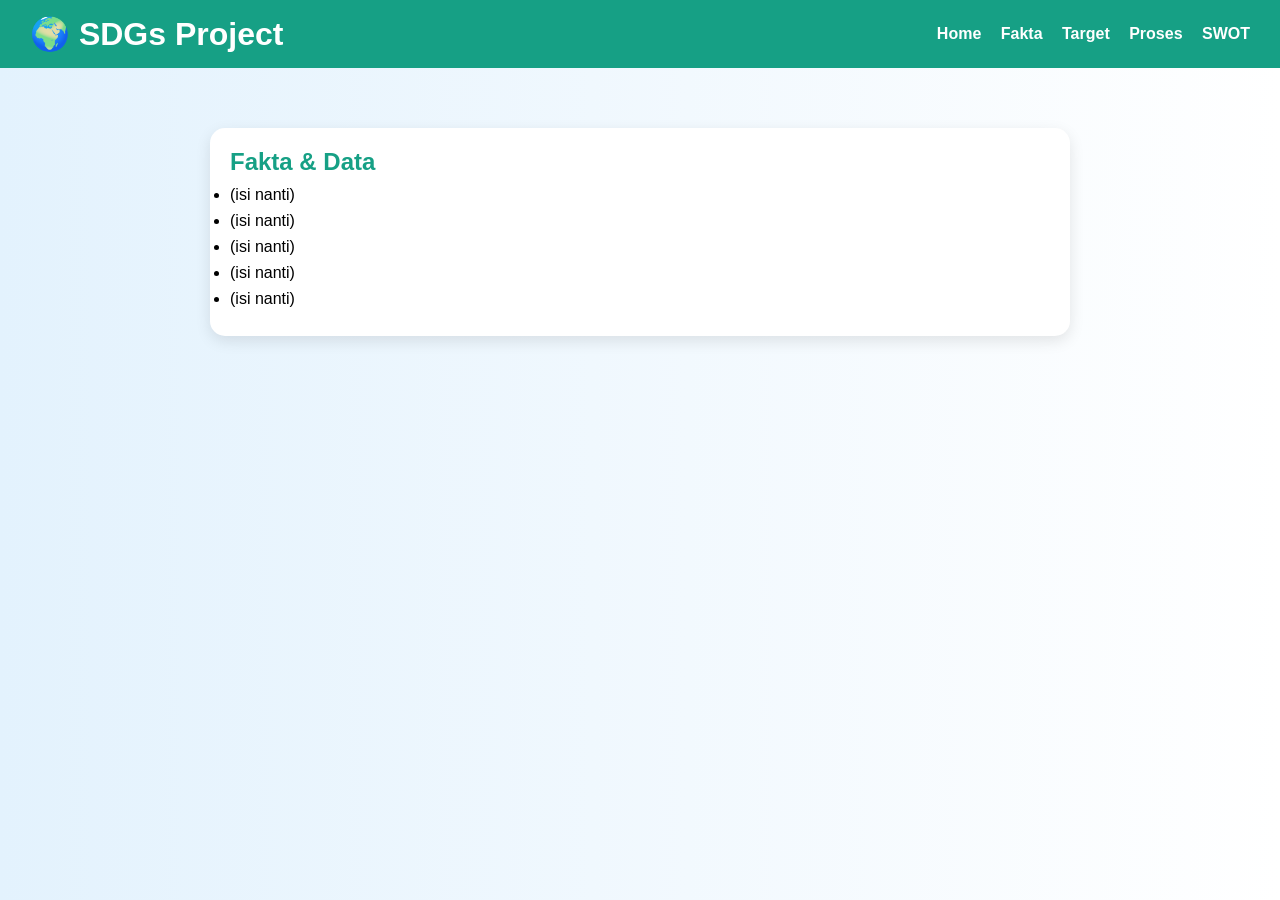
==== fakta.html @ 4f9c5aba "update + nambah" ====
<!DOCTYPE html>
<html>
<head>
    <title>Fakta</title>
    <link rel="stylesheet" href="style.css">
</head>
<body>

<div class="navbar">
    <h1>🌍 SDGs Project</h1>
    <div class="nav-links">
        <a href="index.html">Home</a>
        <a href="fakta.html">Fakta</a>
        <a href="target.html">Target</a>
        <a href="proses.html">Proses</a>
        <a href="swot.html">SWOT</a>
    </div>
</div>

<div class="container">
    <section>
        <h2>Fakta & Data</h2>
        <ul>
            <li>(isi nanti)</li>
            <li>(isi nanti)</li>
            <li>(isi nanti)</li>
            <li>(isi nanti)</li>
            <li>(isi nanti)</li>
        </ul>
    </section>
</div>

</body>
</html>
---- style.css ----
* {
    margin: 0;
    padding: 0;
    box-sizing: border-box;
}

body {
    font-family: 'Segoe UI', sans-serif;
    background: linear-gradient(to right, #e3f2fd, #ffffff);
}

/* NAVBAR */
.navbar {
    background: #16a085;
    padding: 15px 30px;
    display: flex;
    justify-content: space-between;
    align-items: center;
}

.navbar h1 {
    color: white;
}

.nav-links a {
    color: white;
    margin-left: 15px;
    text-decoration: none;
    font-weight: bold;
    transition: 0.3s;
}

.nav-links a:hover {
    color: #d1f2eb;
}

/* CONTAINER */
.container {
    max-width: 900px;
    margin: 40px auto;
    padding: 20px;
    animation: fadeIn 0.6s ease-in;
}

/* SECTION */
section {
    background: white;
    margin-bottom: 20px;
    padding: 20px;
    border-radius: 15px;
    box-shadow: 0px 5px 15px rgba(0,0,0,0.1);
    transition: 0.3s;
}

section:hover {
    transform: translateY(-5px);
}

/* TEXT */
h2 {
    color: #16a085;
    margin-bottom: 10px;
}

h3 {
    color: #34495e;
}

/* CARD */
.card {
    background: #f9f9f9;
    padding: 15px;
    margin-top: 10px;
    border-left: 5px solid #16a085;
    border-radius: 10px;
}

/* LIST */
ul li {
    margin-bottom: 8px;
}

/* TABLE */
table {
    width: 100%;
    border-collapse: collapse;
}

th {
    background: #16a085;
    color: white;
}

th, td {
    padding: 10px;
    border: 1px solid #ddd;
}

/* BUTTON */
.btn {
    display: inline-block;
    margin-top: 15px;
    padding: 12px 18px;
    background: #16a085;
    color: white;
    border-radius: 10px;
    text-decoration: none;
    transition: 0.3s;
}

.btn:hover {
    background: #13856b;
}

/* ANIMATION */
@keyframes fadeIn {
    from {opacity: 0; transform: translateY(10px);}
    to {opacity: 1; transform: translateY(0);}
}
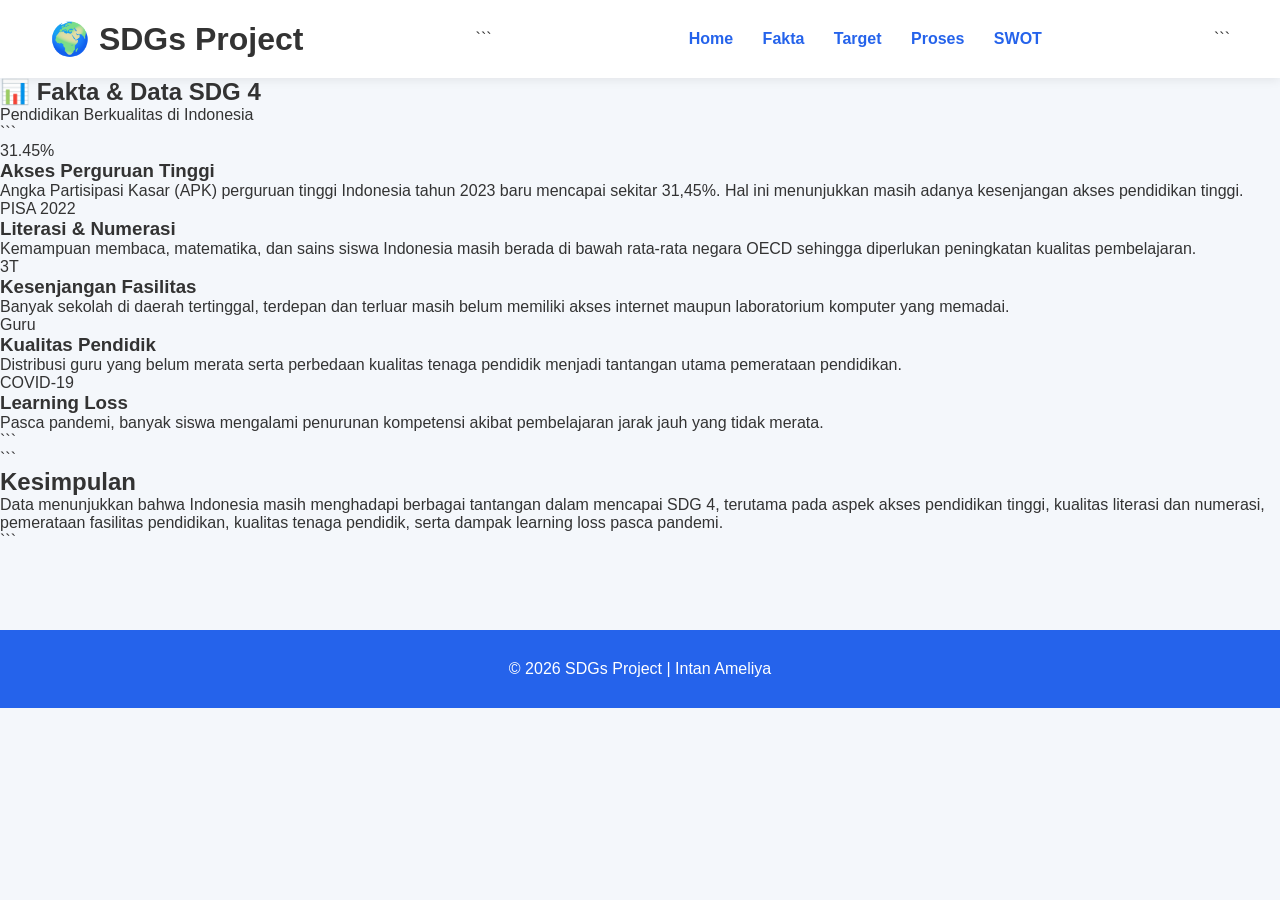
==== commit b7cd5d28: "update yaa" ====
--- a/fakta.html
+++ b/fakta.html
@@ -1,34 +1,113 @@
 <!DOCTYPE html>
-<html>
+
+<html lang="id">
 <head>
-    <title>Fakta</title>
+    <meta charset="UTF-8">
+    <meta name="viewport" content="width=device-width, initial-scale=1.0">
+    <title>Fakta & Data SDG 4</title>
     <link rel="stylesheet" href="style.css">
 </head>
 <body>
 
-<div class="navbar">
-    <h1>🌍 SDGs Project</h1>
-    <div class="nav-links">
-        <a href="index.html">Home</a>
-        <a href="fakta.html">Fakta</a>
-        <a href="target.html">Target</a>
-        <a href="proses.html">Proses</a>
-        <a href="swot.html">SWOT</a>
-    </div>
+<header>
+    <div class="logo">🌍 SDGs Project</div>
+
+```
+<nav>
+    <a href="index.html">Home</a>
+    <a href="fakta.html">Fakta</a>
+    <a href="target.html">Target</a>
+    <a href="proses.html">Proses</a>
+    <a href="swot.html">SWOT</a>
+</nav>
+```
+
+</header>
+
+<section class="hero-small">
+    <h1>📊 Fakta & Data SDG 4</h1>
+    <p>Pendidikan Berkualitas di Indonesia</p>
+</section>
+
+<section class="fact-container">
+
+```
+<div class="fact-card">
+    <span class="fact-number">31.45%</span>
+    <h3>Akses Perguruan Tinggi</h3>
+    <p>
+        Angka Partisipasi Kasar (APK) perguruan tinggi Indonesia
+        tahun 2023 baru mencapai sekitar 31,45%.
+        Hal ini menunjukkan masih adanya kesenjangan
+        akses pendidikan tinggi.
+    </p>
 </div>
 
-<div class="container">
-    <section>
-        <h2>Fakta & Data</h2>
-        <ul>
-            <li>(isi nanti)</li>
-            <li>(isi nanti)</li>
-            <li>(isi nanti)</li>
-            <li>(isi nanti)</li>
-            <li>(isi nanti)</li>
-        </ul>
-    </section>
+<div class="fact-card">
+    <span class="fact-number">PISA 2022</span>
+    <h3>Literasi & Numerasi</h3>
+    <p>
+        Kemampuan membaca, matematika, dan sains siswa Indonesia
+        masih berada di bawah rata-rata negara OECD sehingga
+        diperlukan peningkatan kualitas pembelajaran.
+    </p>
 </div>
 
+<div class="fact-card">
+    <span class="fact-number">3T</span>
+    <h3>Kesenjangan Fasilitas</h3>
+    <p>
+        Banyak sekolah di daerah tertinggal,
+        terdepan dan terluar masih belum memiliki
+        akses internet maupun laboratorium komputer
+        yang memadai.
+    </p>
+</div>
+
+<div class="fact-card">
+    <span class="fact-number">Guru</span>
+    <h3>Kualitas Pendidik</h3>
+    <p>
+        Distribusi guru yang belum merata serta
+        perbedaan kualitas tenaga pendidik menjadi
+        tantangan utama pemerataan pendidikan.
+    </p>
+</div>
+
+<div class="fact-card">
+    <span class="fact-number">COVID-19</span>
+    <h3>Learning Loss</h3>
+    <p>
+        Pasca pandemi, banyak siswa mengalami
+        penurunan kompetensi akibat pembelajaran
+        jarak jauh yang tidak merata.
+    </p>
+</div>
+```
+
+</section>
+
+<section class="summary">
+
+```
+<h2>Kesimpulan</h2>
+
+<p>
+    Data menunjukkan bahwa Indonesia masih menghadapi
+    berbagai tantangan dalam mencapai SDG 4,
+    terutama pada aspek akses pendidikan tinggi,
+    kualitas literasi dan numerasi,
+    pemerataan fasilitas pendidikan,
+    kualitas tenaga pendidik,
+    serta dampak learning loss pasca pandemi.
+</p>
+```
+
+</section>
+
+<footer>
+    <p>© 2026 SDGs Project | Intan Ameliya</p>
+</footer>
+
 </body>
-</html>+</html>
--- a/style.css
+++ b/style.css
@@ -1,119 +1,520 @@
-* {
-    margin: 0;
-    padding: 0;
-    box-sizing: border-box;
-}
-
-body {
-    font-family: 'Segoe UI', sans-serif;
-    background: linear-gradient(to right, #e3f2fd, #ffffff);
-}
-
-/* NAVBAR */
-.navbar {
-    background: #16a085;
-    padding: 15px 30px;
-    display: flex;
-    justify-content: space-between;
-    align-items: center;
-}
-
-.navbar h1 {
-    color: white;
-}
-
-.nav-links a {
-    color: white;
-    margin-left: 15px;
-    text-decoration: none;
-    font-weight: bold;
-    transition: 0.3s;
-}
-
-.nav-links a:hover {
-    color: #d1f2eb;
-}
-
+*{
+margin:0;
+padding:0;
+box-sizing:border-box;
+font-family:'Segoe UI',sans-serif;
+}
+
+body{
+background:#f4f7fb;
+color:#333;
+}
+
+header{
+display:flex;
+justify-content:space-between;
+align-items:center;
+padding:20px 50px;
+background:white;
+box-shadow:0 2px 10px rgba(0,0,0,.08);
+position:sticky;
+top:0;
+z-index:999;
+}
+
+.logo{
+font-size:32px;
+font-weight:bold;
+}
+
+nav a{
+text-decoration:none;
+margin-left:25px;
+color:#2563eb;
+font-weight:600;
+}
+
+nav a:hover
+
+.hero{
+min-height:80vh;
+display:flex;
+justify-content:center;
+align-items:center;
+text-align:center;
+background:linear-gradient(
+135deg,
+#2563eb,
+#06b6d4
+);
+color:white;
+padding:40px;
+}
+
+.hero h1{
+font-size:60px;
+margin-bottom:20px;
+}
+
+.hero p{
+max-width:700px;
+margin:auto;
+line-height:1.8;
+font-size:20px;
+}
+
+.btn{
+display:inline-block;
+margin-top:30px;
+padding:15px 30px;
+background:white;
+color:#2563eb;
+border-radius:40px;
+text-decoration:none;
+font-weight:bold;
+}
+
+.btn:hover{
+transform:translateY(-3px);
+}
+
+.section{
+max-width:1100px;
+margin:60px auto;
+background:white;
+padding:30px;
+border-radius:20px;
+box-shadow:0 5px 20px rgba(0,0,0,.08);
+}
+
+.section h2{
+margin-bottom:20px;
+color:#2563eb;
+}
+
+.stats{
+max-width:1100px;
+margin:50px auto;
+display:grid;
+grid-template-columns:repeat(3,1fr);
+gap:20px;
+}
+
+.card{
+background:white;
+border-radius:20px;
+padding:30px;
+text-align:center;
+box-shadow:0 5px 20px rgba(0,0,0,.08);
+transition:.3s;
+}
+
+.card:hover{
+transform:translateY(-10px);
+}
+
+.card h3{
+font-size:40px;
+color:#2563eb;
+}
+
+footer{
+margin-top:80px;
+padding:30px;
+text-align:center;
+background:#2563eb;
+color:white;
+}
+
+table{
+width:100%;
+border-collapse:collapse;
+}
+
+table th{
+background:#2563eb;
+color:white;
+padding:15px;
+}
+
+table td{
+padding:15px;
+border:1px solid #ddd;
+}
+
+img{
+max-width:100%;
+}
+
+@media(max-width:768px){
+
+.stats{
+grid-template-columns:1fr;
+}
+
+.hero h1{
+font-size:40px;
+}
+
+header{
+flex-direction:column;
+gap:15px;
+}
+
+.hero-small{
+background:linear-gradient(135deg,#2563eb,#06b6d4);
+color:white;
+text-align:center;
+padding:80px 20px;
+}
+
+.hero-small h1{
+font-size:48px;
+margin-bottom:10px;
+}
+
+.fact-container{
+max-width:1200px;
+margin:60px auto;
+display:grid;
+grid-template-columns:repeat(auto-fit,minmax(320px,1fr));
+gap:25px;
+}
+
+.fact-card{
+background:white;
+border-radius:25px;
+padding:30px;
+box-shadow:0 10px 25px rgba(0,0,0,.08);
+transition:.3s;
+border-top:6px solid #2563eb;
+}
+
+.fact-card:hover{
+transform:translateY(-10px);
+}
+
+.fact-number{
+display:inline-block;
+background:#dbeafe;
+color:#2563eb;
+padding:10px 18px;
+border-radius:50px;
+font-weight:bold;
+margin-bottom:15px;
+}
+
+.fact-card h3{
+color:#2563eb;
+margin-bottom:15px;
+}
+
+.fact-card p{
+line-height:1.8;
+}
+
+.summary{
+max-width:1000px;
+margin:50px auto;
+background:white;
+padding:40px;
+border-radius:25px;
+box-shadow:0 5px 20px rgba(0,0,0,.08);
+}
+
+.summary h2{
+color:#2563eb;
+margin-bottom:20px;
+}
+
+.target-section{
+max-width:1200px;
+margin:50px auto;
+background:white;
+padding:35px;
+border-radius:25px;
+box-shadow:0 5px 20px rgba(0,0,0,.08);
+}
+
+.target-header{
+display:flex;
+gap:25px;
+align-items:center;
+margin-bottom:30px;
+}
+
+.target-icon{
+width:80px;
+height:80px;
+border-radius:20px;
+background:#2563eb;
+color:white;
+display:flex;
+justify-content:center;
+align-items:center;
+font-size:40px;
+}
+
+.swot-grid{
+display:grid;
+grid-template-columns:repeat(2,1fr);
+gap:20px;
+}
+
+.swot-card{
+padding:25px;
+border-radius:20px;
+transition:.3s;
+}
+
+.swot-card:hover{
+transform:translateY(-8px);
+}
+
+.strength{
+background:#dcfce7;
+}
+
+.weakness{
+background:#fef3c7;
+}
+
+.opportunity{
+background:#dbeafe;
+}
+
+.threat{
+background:#fee2e2;
+}
+
+.swot-card h3{
+margin-bottom:15px;
+}
+
+@media(max-width:768px){
+
+.swot-grid{
+grid-template-columns:1fr;
+}
+
+.target-header{
+flex-direction:column;
+text-align:center;
+}
+
+}
+
+/* ========================= */
+/* HERO SMALL */
+/* ========================= */
+
+.hero-small{
+background: linear-gradient(135deg,#2563eb,#06b6d4);
+color:white;
+text-align:center;
+padding:80px 20px;
+}
+
+.hero-small h1{
+font-size:48px;
+margin-bottom:10px;
+}
+
+.hero-small p{
+font-size:18px;
+}
+
+/* ========================= */
 /* CONTAINER */
-.container {
-    max-width: 900px;
-    margin: 40px auto;
-    padding: 20px;
-    animation: fadeIn 0.6s ease-in;
-}
-
-/* SECTION */
-section {
-    background: white;
-    margin-bottom: 20px;
-    padding: 20px;
-    border-radius: 15px;
-    box-shadow: 0px 5px 15px rgba(0,0,0,0.1);
-    transition: 0.3s;
-}
-
-section:hover {
-    transform: translateY(-5px);
-}
-
-/* TEXT */
-h2 {
-    color: #16a085;
-    margin-bottom: 10px;
-}
-
-h3 {
-    color: #34495e;
-}
-
+/* ========================= */
+
+.container{
+max-width:1200px;
+margin:40px auto;
+padding:20px;
+}
+
+/* ========================= */
 /* CARD */
-.card {
-    background: #f9f9f9;
-    padding: 15px;
-    margin-top: 10px;
-    border-left: 5px solid #16a085;
-    border-radius: 10px;
-}
-
-/* LIST */
-ul li {
-    margin-bottom: 8px;
-}
-
-/* TABLE */
-table {
-    width: 100%;
-    border-collapse: collapse;
-}
-
-th {
-    background: #16a085;
-    color: white;
-}
-
-th, td {
-    padding: 10px;
-    border: 1px solid #ddd;
-}
-
-/* BUTTON */
-.btn {
-    display: inline-block;
-    margin-top: 15px;
-    padding: 12px 18px;
-    background: #16a085;
-    color: white;
-    border-radius: 10px;
-    text-decoration: none;
-    transition: 0.3s;
-}
-
-.btn:hover {
-    background: #13856b;
-}
-
-/* ANIMATION */
-@keyframes fadeIn {
-    from {opacity: 0; transform: translateY(10px);}
-    to {opacity: 1; transform: translateY(0);}
-}+/* ========================= */
+
+.card{
+background:white;
+padding:30px;
+border-radius:20px;
+margin-bottom:30px;
+box-shadow:0 5px 20px rgba(0,0,0,.08);
+transition:.3s;
+}
+
+.card:hover{
+transform:translateY(-5px);
+}
+
+.card h2{
+color:#2563eb;
+margin-bottom:20px;
+}
+
+.card p{
+line-height:1.8;
+}
+
+.card ul{
+margin-top:15px;
+padding-left:20px;
+}
+
+.card li{
+margin-bottom:10px;
+}
+
+/* ========================= */
+/* IMAGE */
+/* ========================= */
+
+.card img{
+width:100%;
+border-radius:15px;
+margin-top:20px;
+box-shadow:0 5px 15px rgba(0,0,0,.1);
+}
+
+/* ========================= */
+/* SURVEY GRID */
+/* ========================= */
+
+.image-grid{
+display:grid;
+grid-template-columns:repeat(auto-fit,minmax(250px,1fr));
+gap:20px;
+margin-top:20px;
+}
+
+.image-grid img{
+width:100%;
+border-radius:15px;
+transition:.3s;
+}
+
+.image-grid img:hover{
+transform:scale(1.03);
+}
+
+/* ========================= */
+/* STARBURST */
+/* ========================= */
+
+.star-grid{
+display:grid;
+grid-template-columns:repeat(auto-fit,minmax(220px,1fr));
+gap:20px;
+margin-top:20px;
+}
+
+.star-item{
+background:#eef4ff;
+padding:20px;
+border-radius:15px;
+text-align:center;
+}
+
+.star-item h3{
+color:#2563eb;
+margin-bottom:10px;
+}
+
+/* ========================= */
+/* LEAN CANVAS */
+/* ========================= */
+
+.canvas-grid{
+display:grid;
+grid-template-columns:repeat(auto-fit,minmax(250px,1fr));
+gap:20px;
+margin-top:20px;
+}
+
+.canvas-box{
+background:#f8fafc;
+padding:20px;
+border-radius:15px;
+border-left:5px solid #2563eb;
+}
+
+.canvas-box h3{
+color:#2563eb;
+margin-bottom:10px;
+}
+
+/* ========================= */
+/* RESPONSIVE */
+/* ========================= */
+
+@media(max-width:768px){
+
+.hero-small h1{
+font-size:32px;
+}
+
+.container{
+padding:10px;
+}
+
+.card{
+padding:20px;
+}
+
+}
+
+/* ========================= */
+/* SWOT */
+/* ========================= */
+
+.swot-grid{
+display:grid;
+grid-template-columns:repeat(2,1fr);
+gap:20px;
+margin-top:25px;
+}
+
+.swot{
+padding:25px;
+border-radius:20px;
+transition:.3s;
+}
+
+.swot:hover{
+transform:translateY(-5px);
+}
+
+.swot h3{
+margin-bottom:15px;
+}
+
+.strength{
+background:#dcfce7;
+}
+
+.weakness{
+background:#fef3c7;
+}
+
+.opportunity{
+background:#dbeafe;
+}
+
+.threat{
+background:#fee2e2;
+}
+
+@media(max-width:768px){
+
+.swot-grid{
+grid-template-columns:1fr;
+}
+
+}
+
+
+}
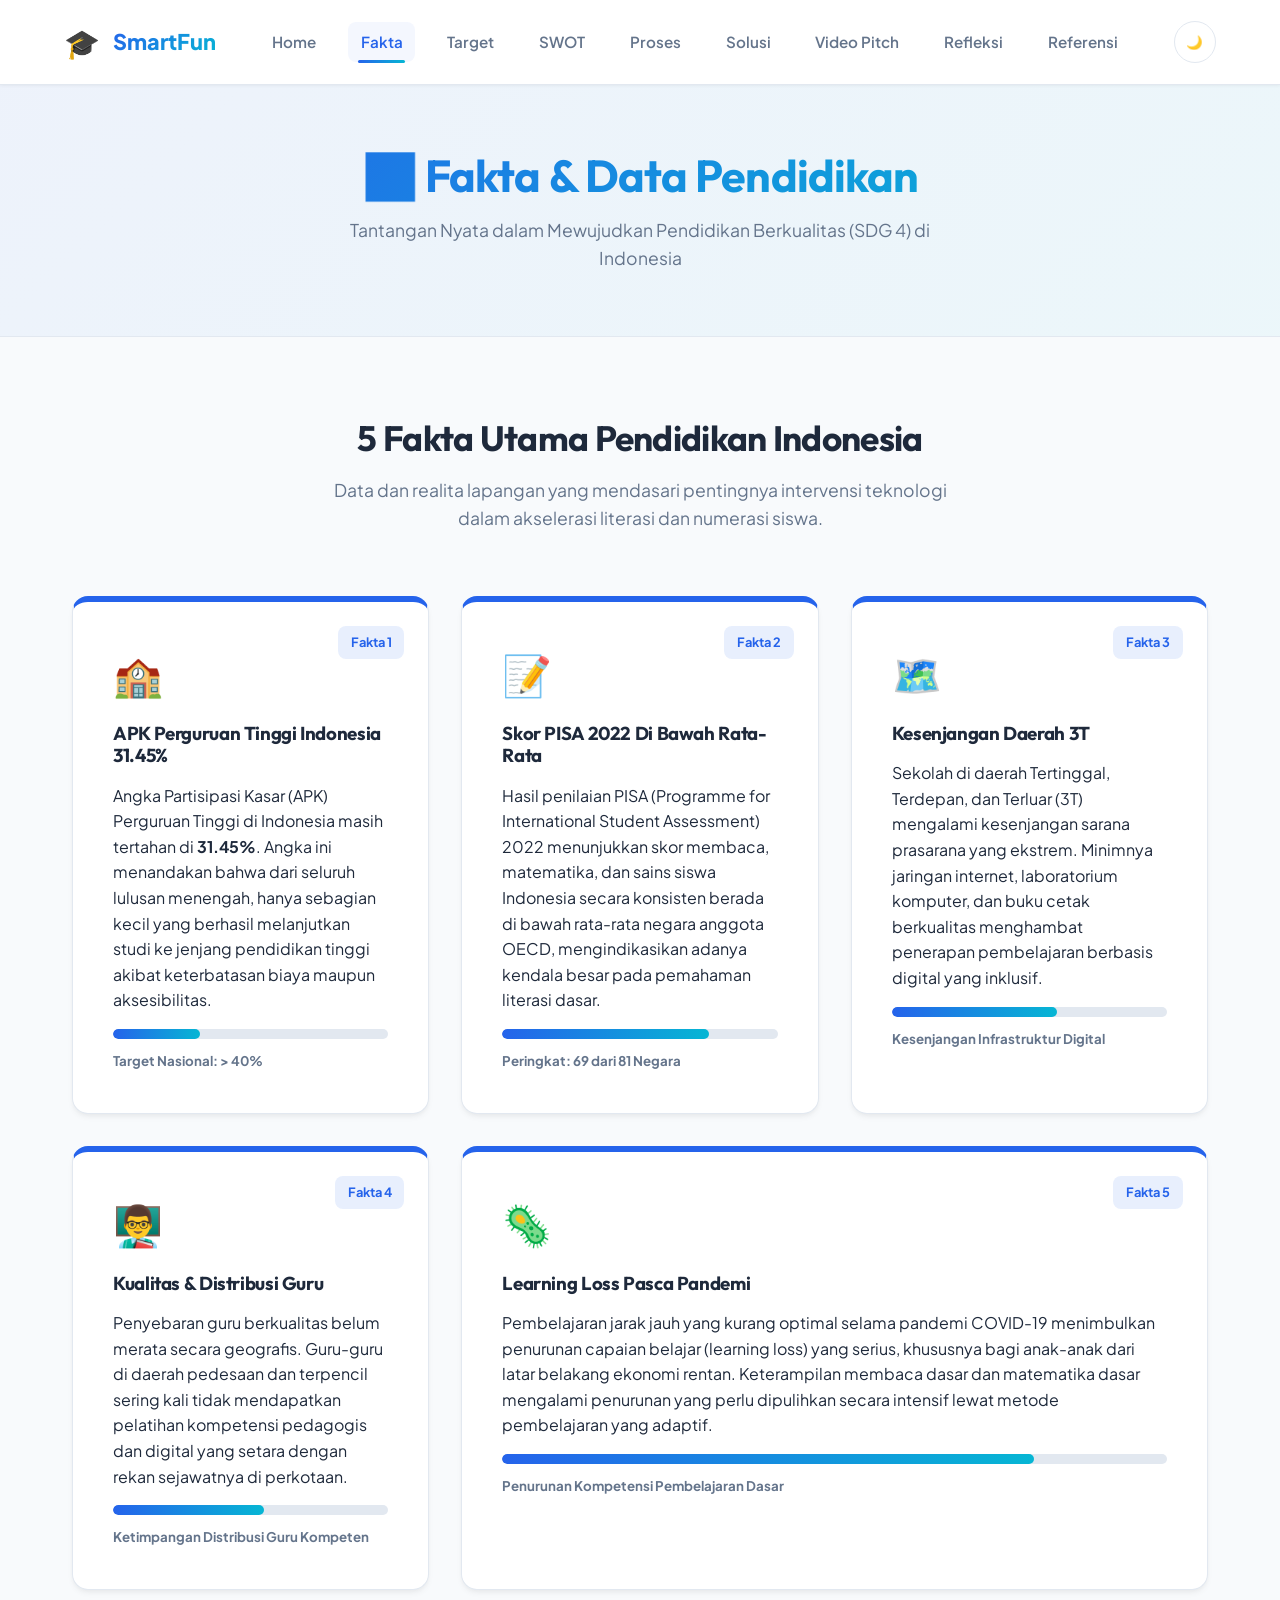
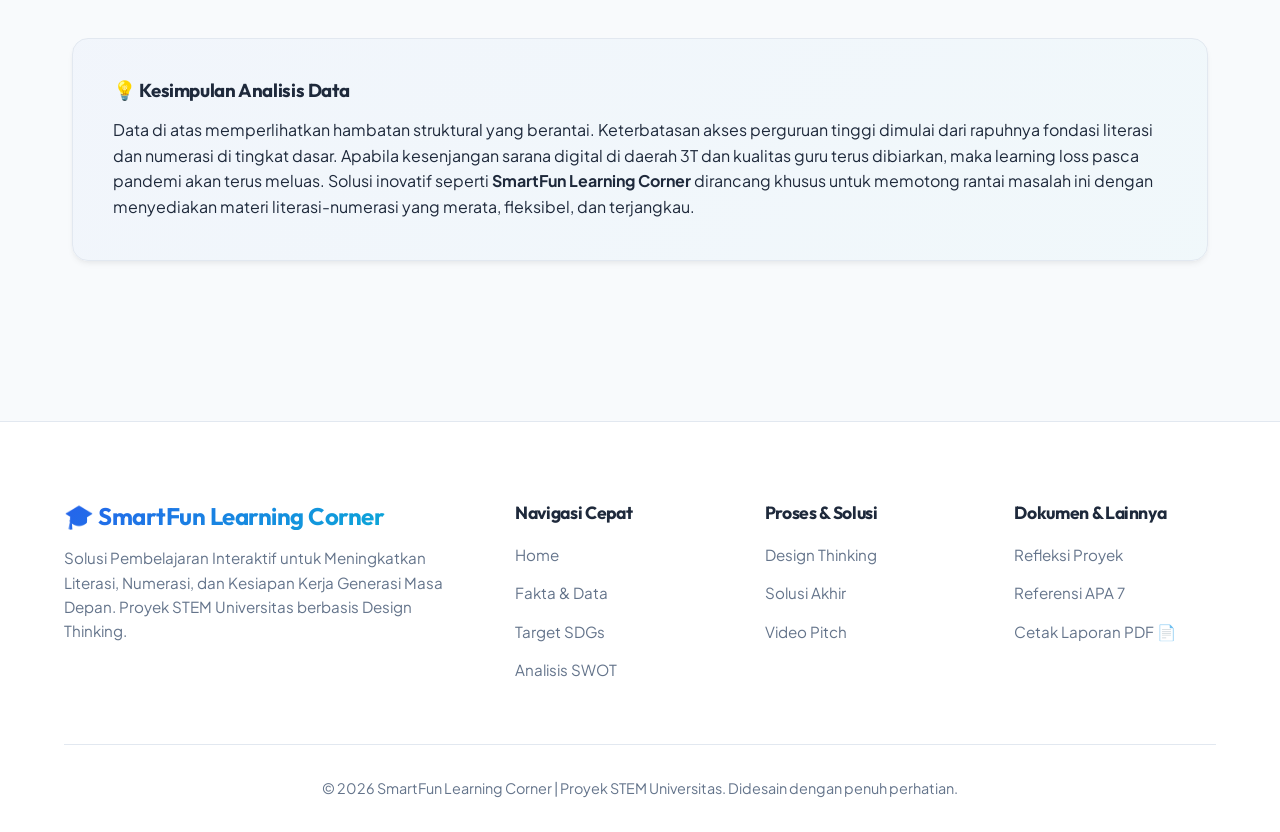
==== commit d48794d8: "new" ====
--- a/fakta.html
+++ b/fakta.html
@@ -1,113 +1,189 @@
 <!DOCTYPE html>
+<html lang="id">
 
-<html lang="id">
 <head>
     <meta charset="UTF-8">
     <meta name="viewport" content="width=device-width, initial-scale=1.0">
-    <title>Fakta & Data SDG 4</title>
+    <title>Fakta & Data - SmartFun Learning Corner</title>
     <link rel="stylesheet" href="style.css">
+    <meta name="description" content="5 Fakta utama mengenai kondisi dan tantangan pendidikan (SDG 4) di Indonesia.">
 </head>
+
 <body>
 
-<header>
-    <div class="logo">🌍 SDGs Project</div>
+    <!-- NAVBAR -->
+    <header class="navbar">
+        <div class="logo-container">
+            <span class="logo-icon">🎓</span>
+            <span class="logo-text">SmartFun</span>
+        </div>
+        <button class="hamburger" id="hamburger" aria-label="Menu Navigasi">
+            <span></span>
+            <span></span>
+            <span></span>
+        </button>
+        <nav class="nav-links" id="nav-links">
+            <a href="index.html" class="nav-link">Home</a>
+            <a href="fakta.html" class="nav-link active">Fakta</a>
+            <a href="target.html" class="nav-link">Target</a>
+            <a href="swot.html" class="nav-link">SWOT</a>
+            <a href="proses.html" class="nav-link">Proses</a>
+            <a href="solusi.html" class="nav-link">Solusi</a>
+            <a href="pitch.html" class="nav-link">Video Pitch</a>
+            <a href="refleksi.html" class="nav-link">Refleksi</a>
+            <a href="referensi.html" class="nav-link">Referensi</a>
+        </nav>
+        <div class="nav-actions">
+            <button class="btn-toggle-theme" id="theme-toggle" aria-label="Toggle Mode Gelap/Terang">🌙</button>
+        </div>
+    </header>
 
-```
-<nav>
-    <a href="index.html">Home</a>
-    <a href="fakta.html">Fakta</a>
-    <a href="target.html">Target</a>
-    <a href="proses.html">Proses</a>
-    <a href="swot.html">SWOT</a>
-</nav>
-```
+    <!-- HERO SMALL -->
+    <section class="hero-small">
+        <h1>📊 Fakta & Data Pendidikan</h1>
+        <p>Tantangan Nyata dalam Mewujudkan Pendidikan Berkualitas (SDG 4) di Indonesia</p>
+    </section>
 
-</header>
+    <!-- FACTS CONTAINER -->
+    <section class="container reveal">
+        <div class="section-header">
+            <h2 class="section-title">5 Fakta Utama Pendidikan Indonesia</h2>
+            <p class="section-subtitle">Data dan realita lapangan yang mendasari pentingnya intervensi teknologi dalam
+                akselerasi literasi dan numerasi siswa.</p>
+        </div>
 
-<section class="hero-small">
-    <h1>📊 Fakta & Data SDG 4</h1>
-    <p>Pendidikan Berkualitas di Indonesia</p>
-</section>
+        <div class="grid-3">
+            <!-- FAKTA 1 -->
+            <div class="card fact-card">
+                <span class="fact-badge">Fakta 1</span>
+                <div style="font-size: 2.5rem; margin-bottom: 1rem;">🏫</div>
+                <h3>APK Perguruan Tinggi Indonesia 31.45%</h3>
+                <p>Angka Partisipasi Kasar (APK) Perguruan Tinggi di Indonesia masih tertahan di
+                    <strong>31.45%</strong>. Angka ini menandakan bahwa dari seluruh lulusan menengah, hanya sebagian
+                    kecil yang berhasil melanjutkan studi ke jenjang pendidikan tinggi akibat keterbatasan biaya maupun
+                    aksesibilitas.
+                </p>
+                <div class="progress-bar-container">
+                    <!-- The style width will be handled via JS/CSS. We can set style="width: 31.45%" directly for static fallback, but let's make it look beautiful -->
+                    <div class="progress-bar-fill" style="width: 31.45%"></div>
+                </div>
+                <small style="color: var(--text-muted); font-weight: 700;">Target Nasional: > 40%</small>
+            </div>
 
-<section class="fact-container">
+            <!-- FAKTA 2 -->
+            <div class="card fact-card">
+                <span class="fact-badge">Fakta 2</span>
+                <div style="font-size: 2.5rem; margin-bottom: 1rem;">📝</div>
+                <h3>Skor PISA 2022 Di Bawah Rata-Rata</h3>
+                <p>Hasil penilaian PISA (Programme for International Student Assessment) 2022 menunjukkan skor membaca,
+                    matematika, dan sains siswa Indonesia secara konsisten berada di bawah rata-rata negara anggota
+                    OECD, mengindikasikan adanya kendala besar pada pemahaman literasi dasar.</p>
+                <div class="progress-bar-container">
+                    <div class="progress-bar-fill" style="width: 75%"></div>
+                </div>
+                <small style="color: var(--text-muted); font-weight: 700;">Peringkat: 69 dari 81 Negara</small>
+            </div>
 
-```
-<div class="fact-card">
-    <span class="fact-number">31.45%</span>
-    <h3>Akses Perguruan Tinggi</h3>
-    <p>
-        Angka Partisipasi Kasar (APK) perguruan tinggi Indonesia
-        tahun 2023 baru mencapai sekitar 31,45%.
-        Hal ini menunjukkan masih adanya kesenjangan
-        akses pendidikan tinggi.
-    </p>
-</div>
+            <!-- FAKTA 3 -->
+            <div class="card fact-card">
+                <span class="fact-badge">Fakta 3</span>
+                <div style="font-size: 2.5rem; margin-bottom: 1rem;">🗺️</div>
+                <h3>Kesenjangan Daerah 3T</h3>
+                <p>Sekolah di daerah Tertinggal, Terdepan, dan Terluar (3T) mengalami kesenjangan sarana prasarana yang
+                    ekstrem. Minimnya jaringan internet, laboratorium komputer, dan buku cetak berkualitas menghambat
+                    penerapan pembelajaran berbasis digital yang inklusif.</p>
+                <div class="progress-bar-container">
+                    <div class="progress-bar-fill" style="width: 60%"></div>
+                </div>
+                <small style="color: var(--text-muted); font-weight: 700;">Kesenjangan Infrastruktur Digital</small>
+            </div>
 
-<div class="fact-card">
-    <span class="fact-number">PISA 2022</span>
-    <h3>Literasi & Numerasi</h3>
-    <p>
-        Kemampuan membaca, matematika, dan sains siswa Indonesia
-        masih berada di bawah rata-rata negara OECD sehingga
-        diperlukan peningkatan kualitas pembelajaran.
-    </p>
-</div>
+            <!-- FAKTA 4 -->
+            <div class="card fact-card">
+                <span class="fact-badge">Fakta 4</span>
+                <div style="font-size: 2.5rem; margin-bottom: 1rem;">👨‍🏫</div>
+                <h3>Kualitas & Distribusi Guru</h3>
+                <p>Penyebaran guru berkualitas belum merata secara geografis. Guru-guru di daerah pedesaan dan terpencil
+                    sering kali tidak mendapatkan pelatihan kompetensi pedagogis dan digital yang setara dengan rekan
+                    sejawatnya di perkotaan.</p>
+                <div class="progress-bar-container">
+                    <div class="progress-bar-fill" style="width: 55%"></div>
+                </div>
+                <small style="color: var(--text-muted); font-weight: 700;">Ketimpangan Distribusi Guru Kompeten</small>
+            </div>
 
-<div class="fact-card">
-    <span class="fact-number">3T</span>
-    <h3>Kesenjangan Fasilitas</h3>
-    <p>
-        Banyak sekolah di daerah tertinggal,
-        terdepan dan terluar masih belum memiliki
-        akses internet maupun laboratorium komputer
-        yang memadai.
-    </p>
-</div>
+            <!-- FAKTA 5 -->
+            <div class="card fact-card" style="grid-column: span 2;">
+                <span class="fact-badge">Fakta 5</span>
+                <div style="font-size: 2.5rem; margin-bottom: 1rem;">🦠</div>
+                <h3>Learning Loss Pasca Pandemi</h3>
+                <p>Pembelajaran jarak jauh yang kurang optimal selama pandemi COVID-19 menimbulkan penurunan capaian
+                    belajar (learning loss) yang serius, khususnya bagi anak-anak dari latar belakang ekonomi rentan.
+                    Keterampilan membaca dasar dan matematika dasar mengalami penurunan yang perlu dipulihkan secara
+                    intensif lewat metode pembelajaran yang adaptif.</p>
+                <div class="progress-bar-container">
+                    <div class="progress-bar-fill" style="width: 80%"></div>
+                </div>
+                <small style="color: var(--text-muted); font-weight: 700;">Penurunan Kompetensi Pembelajaran
+                    Dasar</small>
+            </div>
+        </div>
 
-<div class="fact-card">
-    <span class="fact-number">Guru</span>
-    <h3>Kualitas Pendidik</h3>
-    <p>
-        Distribusi guru yang belum merata serta
-        perbedaan kualitas tenaga pendidik menjadi
-        tantangan utama pemerataan pendidikan.
-    </p>
-</div>
+        <!-- SUMMARY CARD -->
+        <div class="card"
+            style="margin-top: 3rem; background: linear-gradient(135deg, rgba(37, 99, 235, 0.03), rgba(6, 182, 212, 0.03));">
+            <h3 style="display: flex; align-items: center; gap: 0.8rem;">💡 Kesimpulan Analisis Data</h3>
+            <p>Data di atas memperlihatkan hambatan struktural yang berantai. Keterbatasan akses perguruan tinggi
+                dimulai dari rapuhnya fondasi literasi dan numerasi di tingkat dasar. Apabila kesenjangan sarana digital
+                di daerah 3T dan kualitas guru terus dibiarkan, maka learning loss pasca pandemi akan terus meluas.
+                Solusi inovatif seperti <strong>SmartFun Learning Corner</strong> dirancang khusus untuk memotong rantai
+                masalah ini dengan menyediakan materi literasi-numerasi yang merata, fleksibel, dan terjangkau.</p>
+        </div>
+    </section>
 
-<div class="fact-card">
-    <span class="fact-number">COVID-19</span>
-    <h3>Learning Loss</h3>
-    <p>
-        Pasca pandemi, banyak siswa mengalami
-        penurunan kompetensi akibat pembelajaran
-        jarak jauh yang tidak merata.
-    </p>
-</div>
-```
+    <!-- FOOTER -->
+    <footer>
+        <div class="footer-grid">
+            <div class="footer-brand">
+                <h2>🎓 SmartFun Learning Corner</h2>
+                <p>Solusi Pembelajaran Interaktif untuk Meningkatkan Literasi, Numerasi, dan Kesiapan Kerja Generasi
+                    Masa Depan. Proyek STEM Universitas berbasis Design Thinking.</p>
+            </div>
+            <div class="footer-col">
+                <h3>Navigasi Cepat</h3>
+                <ul>
+                    <li><a href="index.html">Home</a></li>
+                    <li><a href="fakta.html">Fakta & Data</a></li>
+                    <li><a href="target.html">Target SDGs</a></li>
+                    <li><a href="swot.html">Analisis SWOT</a></li>
+                </ul>
+            </div>
+            <div class="footer-col">
+                <h3>Proses & Solusi</h3>
+                <ul>
+                    <li><a href="proses.html">Design Thinking</a></li>
+                    <li><a href="solusi.html">Solusi Akhir</a></li>
+                    <li><a href="pitch.html">Video Pitch</a></li>
+                </ul>
+            </div>
+            <div class="footer-col">
+                <h3>Dokumen & Lainnya</h3>
+                <ul>
+                    <li><a href="refleksi.html">Refleksi Proyek</a></li>
+                    <li><a href="referensi.html">Referensi APA 7</a></li>
+                    <li><a href="#" onclick="printReport(); return false;">Cetak Laporan PDF 📄</a></li>
+                </ul>
+            </div>
+        </div>
+        <div class="footer-bottom">
+            <p>&copy; 2026 SmartFun Learning Corner | Proyek STEM Universitas. Didesain dengan penuh perhatian.</p>
+        </div>
+    </footer>
 
-</section>
+    <!-- BACK TO TOP BUTTON -->
+    <button class="back-to-top" id="back-to-top" aria-label="Kembali ke atas">▲</button>
 
-<section class="summary">
+    <script src="main.js"></script>
+</body>
 
-```
-<h2>Kesimpulan</h2>
-
-<p>
-    Data menunjukkan bahwa Indonesia masih menghadapi
-    berbagai tantangan dalam mencapai SDG 4,
-    terutama pada aspek akses pendidikan tinggi,
-    kualitas literasi dan numerasi,
-    pemerataan fasilitas pendidikan,
-    kualitas tenaga pendidik,
-    serta dampak learning loss pasca pandemi.
-</p>
-```
-
-</section>
-
-<footer>
-    <p>© 2026 SDGs Project | Intan Ameliya</p>
-</footer>
-
-</body>
-</html>
+</html>
--- a/style.css
+++ b/style.css
@@ -1,520 +1,1596 @@
-*{
-margin:0;
-padding:0;
-box-sizing:border-box;
-font-family:'Segoe UI',sans-serif;
-}
-
-body{
-background:#f4f7fb;
-color:#333;
-}
-
-header{
-display:flex;
-justify-content:space-between;
-align-items:center;
-padding:20px 50px;
-background:white;
-box-shadow:0 2px 10px rgba(0,0,0,.08);
-position:sticky;
-top:0;
-z-index:999;
-}
-
-.logo{
-font-size:32px;
-font-weight:bold;
-}
-
-nav a{
-text-decoration:none;
-margin-left:25px;
-color:#2563eb;
-font-weight:600;
-}
-
-nav a:hover
-
-.hero{
-min-height:80vh;
-display:flex;
-justify-content:center;
-align-items:center;
-text-align:center;
-background:linear-gradient(
-135deg,
-#2563eb,
-#06b6d4
-);
-color:white;
-padding:40px;
-}
-
-.hero h1{
-font-size:60px;
-margin-bottom:20px;
-}
-
-.hero p{
-max-width:700px;
-margin:auto;
-line-height:1.8;
-font-size:20px;
-}
-
-.btn{
-display:inline-block;
-margin-top:30px;
-padding:15px 30px;
-background:white;
-color:#2563eb;
-border-radius:40px;
-text-decoration:none;
-font-weight:bold;
-}
-
-.btn:hover{
-transform:translateY(-3px);
-}
-
-.section{
-max-width:1100px;
-margin:60px auto;
-background:white;
-padding:30px;
-border-radius:20px;
-box-shadow:0 5px 20px rgba(0,0,0,.08);
-}
-
-.section h2{
-margin-bottom:20px;
-color:#2563eb;
-}
-
-.stats{
-max-width:1100px;
-margin:50px auto;
-display:grid;
-grid-template-columns:repeat(3,1fr);
-gap:20px;
-}
-
-.card{
-background:white;
-border-radius:20px;
-padding:30px;
-text-align:center;
-box-shadow:0 5px 20px rgba(0,0,0,.08);
-transition:.3s;
-}
-
-.card:hover{
-transform:translateY(-10px);
-}
-
-.card h3{
-font-size:40px;
-color:#2563eb;
-}
-
-footer{
-margin-top:80px;
-padding:30px;
-text-align:center;
-background:#2563eb;
-color:white;
-}
-
-table{
-width:100%;
-border-collapse:collapse;
-}
-
-table th{
-background:#2563eb;
-color:white;
-padding:15px;
-}
-
-table td{
-padding:15px;
-border:1px solid #ddd;
-}
-
-img{
-max-width:100%;
-}
-
-@media(max-width:768px){
-
-.stats{
-grid-template-columns:1fr;
-}
-
-.hero h1{
-font-size:40px;
-}
-
-header{
-flex-direction:column;
-gap:15px;
-}
-
-.hero-small{
-background:linear-gradient(135deg,#2563eb,#06b6d4);
-color:white;
-text-align:center;
-padding:80px 20px;
-}
-
-.hero-small h1{
-font-size:48px;
-margin-bottom:10px;
-}
-
-.fact-container{
-max-width:1200px;
-margin:60px auto;
-display:grid;
-grid-template-columns:repeat(auto-fit,minmax(320px,1fr));
-gap:25px;
-}
-
-.fact-card{
-background:white;
-border-radius:25px;
-padding:30px;
-box-shadow:0 10px 25px rgba(0,0,0,.08);
-transition:.3s;
-border-top:6px solid #2563eb;
-}
-
-.fact-card:hover{
-transform:translateY(-10px);
-}
-
-.fact-number{
-display:inline-block;
-background:#dbeafe;
-color:#2563eb;
-padding:10px 18px;
-border-radius:50px;
-font-weight:bold;
-margin-bottom:15px;
-}
-
-.fact-card h3{
-color:#2563eb;
-margin-bottom:15px;
-}
-
-.fact-card p{
-line-height:1.8;
-}
-
-.summary{
-max-width:1000px;
-margin:50px auto;
-background:white;
-padding:40px;
-border-radius:25px;
-box-shadow:0 5px 20px rgba(0,0,0,.08);
-}
-
-.summary h2{
-color:#2563eb;
-margin-bottom:20px;
-}
-
-.target-section{
-max-width:1200px;
-margin:50px auto;
-background:white;
-padding:35px;
-border-radius:25px;
-box-shadow:0 5px 20px rgba(0,0,0,.08);
-}
-
-.target-header{
-display:flex;
-gap:25px;
-align-items:center;
-margin-bottom:30px;
-}
-
-.target-icon{
-width:80px;
-height:80px;
-border-radius:20px;
-background:#2563eb;
-color:white;
-display:flex;
-justify-content:center;
-align-items:center;
-font-size:40px;
-}
-
-.swot-grid{
-display:grid;
-grid-template-columns:repeat(2,1fr);
-gap:20px;
-}
-
-.swot-card{
-padding:25px;
-border-radius:20px;
-transition:.3s;
-}
-
-.swot-card:hover{
-transform:translateY(-8px);
-}
-
-.strength{
-background:#dcfce7;
-}
-
-.weakness{
-background:#fef3c7;
-}
-
-.opportunity{
-background:#dbeafe;
-}
-
-.threat{
-background:#fee2e2;
-}
-
-.swot-card h3{
-margin-bottom:15px;
-}
-
-@media(max-width:768px){
-
-.swot-grid{
-grid-template-columns:1fr;
-}
-
-.target-header{
-flex-direction:column;
-text-align:center;
-}
-
-}
-
-/* ========================= */
-/* HERO SMALL */
-/* ========================= */
-
-.hero-small{
-background: linear-gradient(135deg,#2563eb,#06b6d4);
-color:white;
-text-align:center;
-padding:80px 20px;
-}
-
-.hero-small h1{
-font-size:48px;
-margin-bottom:10px;
-}
-
-.hero-small p{
-font-size:18px;
-}
-
-/* ========================= */
-/* CONTAINER */
-/* ========================= */
-
-.container{
-max-width:1200px;
-margin:40px auto;
-padding:20px;
-}
-
-/* ========================= */
-/* CARD */
-/* ========================= */
-
-.card{
-background:white;
-padding:30px;
-border-radius:20px;
-margin-bottom:30px;
-box-shadow:0 5px 20px rgba(0,0,0,.08);
-transition:.3s;
-}
-
-.card:hover{
-transform:translateY(-5px);
-}
-
-.card h2{
-color:#2563eb;
-margin-bottom:20px;
-}
-
-.card p{
-line-height:1.8;
-}
-
-.card ul{
-margin-top:15px;
-padding-left:20px;
-}
-
-.card li{
-margin-bottom:10px;
-}
-
-/* ========================= */
-/* IMAGE */
-/* ========================= */
-
-.card img{
-width:100%;
-border-radius:15px;
-margin-top:20px;
-box-shadow:0 5px 15px rgba(0,0,0,.1);
-}
-
-/* ========================= */
-/* SURVEY GRID */
-/* ========================= */
-
-.image-grid{
-display:grid;
-grid-template-columns:repeat(auto-fit,minmax(250px,1fr));
-gap:20px;
-margin-top:20px;
-}
-
-.image-grid img{
-width:100%;
-border-radius:15px;
-transition:.3s;
-}
-
-.image-grid img:hover{
-transform:scale(1.03);
-}
-
-/* ========================= */
-/* STARBURST */
-/* ========================= */
-
-.star-grid{
-display:grid;
-grid-template-columns:repeat(auto-fit,minmax(220px,1fr));
-gap:20px;
-margin-top:20px;
-}
-
-.star-item{
-background:#eef4ff;
-padding:20px;
-border-radius:15px;
-text-align:center;
-}
-
-.star-item h3{
-color:#2563eb;
-margin-bottom:10px;
-}
-
-/* ========================= */
+@import url('https://fonts.googleapis.com/css2?family=Outfit:wght@300;400;500;600;700;800&family=Plus+Jakarta+Sans:wght@300;400;500;600;700;800&display=swap');
+
+/* CSS VARIABLES - DESIGN SYSTEM */
+:root {
+    --primary-blue: #2563eb;
+    --primary-blue-hover: #1d4ed8;
+    --primary-blue-rgb: 37, 99, 235;
+    --cyan: #06b6d4;
+    --cyan-hover: #0891b2;
+    --bg-light: #f8fafc;
+    --bg-card: #ffffff;
+    --text-main: #1e293b;
+    --text-muted: #64748b;
+    --border-color: #e2e8f0;
+    --shadow-sm: 0 1px 3px rgba(0,0,0,0.05);
+    --shadow-md: 0 4px 6px -1px rgba(0,0,0,0.05), 0 2px 4px -1px rgba(0,0,0,0.03);
+    --shadow-lg: 0 10px 25px -5px rgba(0,0,0,0.08), 0 8px 10px -6px rgba(0,0,0,0.05);
+    --shadow-primary: 0 10px 25px -5px rgba(37, 99, 235, 0.25);
+    --radius-sm: 8px;
+    --radius-md: 16px;
+    --radius-lg: 24px;
+    --transition-fast: 0.2s ease;
+    --transition-normal: 0.3s ease;
+    --transition-slow: 0.5s ease;
+
+    /* SWOT Colors - Soft Pastel */
+    --swot-s-bg: #dcfce7;
+    --swot-s-text: #166534;
+    --swot-s-border: #bbf7d0;
+    --swot-w-bg: #fef3c7;
+    --swot-w-text: #92400e;
+    --swot-w-border: #fde68a;
+    --swot-o-bg: #dbeafe;
+    --swot-o-text: #1e40af;
+    --swot-o-border: #bfdbfe;
+    --swot-t-bg: #fee2e2;
+    --swot-t-text: #991b1b;
+    --swot-t-border: #fecaca;
+    
+    /* SGD Colors */
+    --sdg-4-color: #c5192d;
+    --sdg-8-color: #a21942;
+}
+
+/* DARK MODE OVERRIDES */
+body.dark-mode {
+    --bg-light: #0f172a;
+    --bg-card: #1e293b;
+    --text-main: #f8fafc;
+    --text-muted: #94a3b8;
+    --border-color: #334155;
+    --shadow-sm: 0 1px 3px rgba(0,0,0,0.2);
+    --shadow-md: 0 4px 6px -1px rgba(0,0,0,0.15);
+    --shadow-lg: 0 10px 25px -5px rgba(0,0,0,0.3);
+    --shadow-primary: 0 10px 25px -5px rgba(59, 130, 246, 0.2);
+
+    /* SWOT Colors Dark Mode */
+    --swot-s-bg: rgba(22, 101, 52, 0.2);
+    --swot-s-text: #4ade80;
+    --swot-s-border: rgba(34, 197, 94, 0.4);
+    --swot-w-bg: rgba(146, 64, 14, 0.2);
+    --swot-w-text: #fbbf24;
+    --swot-w-border: rgba(245, 158, 11, 0.4);
+    --swot-o-bg: rgba(30, 64, 175, 0.2);
+    --swot-o-text: #60a5fa;
+    --swot-o-border: rgba(59, 130, 246, 0.4);
+    --swot-t-bg: rgba(153, 27, 27, 0.2);
+    --swot-t-text: #f87171;
+    --swot-t-border: rgba(239, 68, 68, 0.4);
+}
+
+/* GLOBAL RESET & BASE STYLES */
+* {
+    margin: 0;
+    padding: 0;
+    box-sizing: border-box;
+}
+
+html {
+    scroll-behavior: smooth;
+    font-size: 16px;
+}
+
+body {
+    background-color: var(--bg-light);
+    color: var(--text-main);
+    font-family: 'Plus Jakarta Sans', 'Segoe UI', sans-serif;
+    line-height: 1.6;
+    overflow-x: hidden;
+    transition: background-color var(--transition-normal), color var(--transition-normal);
+}
+
+h1, h2, h3, h4, h5, h6 {
+    font-family: 'Outfit', sans-serif;
+    font-weight: 700;
+    letter-spacing: -0.02em;
+    line-height: 1.2;
+}
+
+a {
+    color: inherit;
+    text-decoration: none;
+    transition: color var(--transition-fast);
+}
+
+/* NAVBAR */
+.navbar {
+    width: 100%;
+    background-color: var(--bg-card);
+    padding: 1.2rem 5%;
+    display: flex;
+    justify-content: space-between;
+    align-items: center;
+    box-shadow: var(--shadow-sm);
+    position: sticky;
+    top: 0;
+    z-index: 1000;
+    border-bottom: 1px solid var(--border-color);
+    transition: background-color var(--transition-normal), border-color var(--transition-normal);
+}
+
+.logo-container {
+    display: flex;
+    align-items: center;
+    gap: 0.8rem;
+}
+
+.logo-icon {
+    font-size: 1.8rem;
+    animation: rotateLogo 8s linear infinite;
+}
+
+@keyframes rotateLogo {
+    0% { transform: rotate(0deg); }
+    100% { transform: rotate(360deg); }
+}
+
+.logo-text {
+    font-size: 1.35rem;
+    font-weight: 800;
+    background: linear-gradient(135deg, var(--primary-blue), var(--cyan));
+    -webkit-background-clip: text;
+    -webkit-text-fill-color: transparent;
+}
+
+.nav-menu {
+    display: flex;
+    align-items: center;
+    gap: 1.8rem;
+}
+
+.nav-links {
+    display: flex;
+    gap: 1.2rem;
+    align-items: center;
+}
+
+.nav-link {
+    font-size: 0.95rem;
+    font-weight: 600;
+    color: var(--text-muted);
+    padding: 0.5rem 0.8rem;
+    border-radius: var(--radius-sm);
+    position: relative;
+}
+
+.nav-link:hover, .nav-link.active {
+    color: var(--primary-blue);
+    background-color: rgba(var(--primary-blue-rgb), 0.05);
+}
+
+.nav-link.active::after {
+    content: '';
+    position: absolute;
+    bottom: -1px;
+    left: 15%;
+    right: 15%;
+    height: 3px;
+    background: linear-gradient(90deg, var(--primary-blue), var(--cyan));
+    border-radius: 4px;
+}
+
+/* TOGGLES & ACTIONS */
+.nav-actions {
+    display: flex;
+    align-items: center;
+    gap: 1rem;
+}
+
+.btn-toggle-theme {
+    background: none;
+    border: 1px solid var(--border-color);
+    width: 42px;
+    height: 42px;
+    border-radius: 50%;
+    cursor: pointer;
+    display: flex;
+    justify-content: center;
+    align-items: center;
+    color: var(--text-main);
+    transition: all var(--transition-fast);
+}
+
+.btn-toggle-theme:hover {
+    background-color: var(--border-color);
+    transform: scale(1.05);
+}
+
+.hamburger {
+    display: none;
+    flex-direction: column;
+    gap: 5px;
+    background: none;
+    border: none;
+    cursor: pointer;
+    padding: 4px;
+    z-index: 1010;
+}
+
+.hamburger span {
+    width: 25px;
+    height: 3px;
+    background-color: var(--text-main);
+    border-radius: 2px;
+    transition: all var(--transition-normal);
+}
+
+/* HERO SECTION */
+.hero {
+    min-height: 80vh;
+    display: flex;
+    justify-content: center;
+    align-items: center;
+    text-align: center;
+    background: linear-gradient(135deg, rgba(37, 99, 235, 0.08), rgba(6, 182, 212, 0.08));
+    position: relative;
+    padding: 6rem 5% 4rem 5%;
+    overflow: hidden;
+}
+
+.hero-glow {
+    position: absolute;
+    width: 600px;
+    height: 600px;
+    background: radial-gradient(circle, rgba(37, 99, 235, 0.15) 0%, rgba(6, 182, 212, 0.05) 50%, transparent 100%);
+    top: -10%;
+    left: 50%;
+    transform: translateX(-50%);
+    border-radius: 50%;
+    filter: blur(80px);
+    z-index: 0;
+}
+
+.hero-content {
+    max-width: 900px;
+    z-index: 10;
+}
+
+.hero-badge {
+    display: inline-block;
+    padding: 0.5rem 1.2rem;
+    border-radius: 50px;
+    background-color: rgba(var(--primary-blue-rgb), 0.1);
+    color: var(--primary-blue);
+    font-weight: 700;
+    font-size: 0.85rem;
+    letter-spacing: 0.05em;
+    text-transform: uppercase;
+    margin-bottom: 1.5rem;
+    border: 1px solid rgba(var(--primary-blue-rgb), 0.2);
+}
+
+.hero h1 {
+    font-size: 4rem;
+    line-height: 1.1;
+    margin-bottom: 1.5rem;
+    background: linear-gradient(135deg, var(--primary-blue) 20%, var(--cyan) 80%);
+    -webkit-background-clip: text;
+    -webkit-text-fill-color: transparent;
+}
+
+.hero p {
+    font-size: 1.25rem;
+    color: var(--text-muted);
+    max-width: 750px;
+    margin: 0 auto 2.5rem auto;
+    line-height: 1.8;
+}
+
+.hero-buttons {
+    display: flex;
+    justify-content: center;
+    gap: 1.2rem;
+    flex-wrap: wrap;
+}
+
+/* SMALL HERO FOR SUBPAGES */
+.hero-small {
+    background: linear-gradient(135deg, rgba(37, 99, 235, 0.05), rgba(6, 182, 212, 0.05));
+    border-bottom: 1px solid var(--border-color);
+    padding: 4rem 5%;
+    text-align: center;
+}
+
+.hero-small h1 {
+    font-size: 2.8rem;
+    margin-bottom: 0.8rem;
+    background: linear-gradient(135deg, var(--primary-blue), var(--cyan));
+    -webkit-background-clip: text;
+    -webkit-text-fill-color: transparent;
+}
+
+.hero-small p {
+    font-size: 1.1rem;
+    color: var(--text-muted);
+    max-width: 600px;
+    margin: 0 auto;
+}
+
+/* BUTTONS */
+.btn {
+    display: inline-flex;
+    align-items: center;
+    justify-content: center;
+    padding: 0.9rem 2rem;
+    font-size: 1rem;
+    font-weight: 700;
+    border-radius: var(--radius-md);
+    cursor: pointer;
+    transition: all var(--transition-normal);
+    gap: 0.5rem;
+    border: none;
+}
+
+.btn-primary {
+    background: linear-gradient(135deg, var(--primary-blue), var(--cyan));
+    color: white;
+    box-shadow: var(--shadow-primary);
+}
+
+.btn-primary:hover {
+    transform: translateY(-3px);
+    box-shadow: 0 15px 30px -5px rgba(37, 99, 235, 0.4);
+}
+
+.btn-secondary {
+    background-color: var(--bg-card);
+    color: var(--text-main);
+    border: 1px solid var(--border-color);
+    box-shadow: var(--shadow-sm);
+}
+
+.btn-secondary:hover {
+    background-color: var(--border-color);
+    transform: translateY(-2px);
+}
+
+/* CONTAINERS */
+.container {
+    max-width: 1200px;
+    margin: 0 auto;
+    padding: 5rem 2rem;
+}
+
+.section-header {
+    text-align: center;
+    margin-bottom: 4rem;
+}
+
+.section-title {
+    font-size: 2.2rem;
+    margin-bottom: 1rem;
+    color: var(--text-main);
+}
+
+.section-subtitle {
+    font-size: 1.1rem;
+    color: var(--text-muted);
+    max-width: 650px;
+    margin: 0 auto;
+}
+
+/* GRIDS */
+.grid-2 {
+    display: grid;
+    grid-template-columns: repeat(2, 1fr);
+    gap: 2.5rem;
+}
+
+.grid-3 {
+    display: grid;
+    grid-template-columns: repeat(3, 1fr);
+    gap: 2rem;
+}
+
+.grid-4 {
+    display: grid;
+    grid-template-columns: repeat(4, 1fr);
+    gap: 1.5rem;
+}
+
+/* CARDS */
+.card {
+    background-color: var(--bg-card);
+    border-radius: var(--radius-md);
+    padding: 2.5rem;
+    box-shadow: var(--shadow-md);
+    border: 1px solid var(--border-color);
+    transition: transform var(--transition-normal), box-shadow var(--transition-normal), border-color var(--transition-normal);
+    position: relative;
+    overflow: hidden;
+}
+
+.card:hover {
+    transform: translateY(-6px);
+    box-shadow: var(--shadow-lg);
+    border-color: rgba(var(--primary-blue-rgb), 0.3);
+}
+
+.card h2, .card h3 {
+    margin-bottom: 1rem;
+}
+
+/* STATS */
+.stats-section {
+    background-color: var(--bg-card);
+    border-top: 1px solid var(--border-color);
+    border-bottom: 1px solid var(--border-color);
+    padding: 4rem 0;
+}
+
+.stat-item {
+    text-align: center;
+}
+
+.stat-number {
+    font-family: 'Outfit', sans-serif;
+    font-size: 3.5rem;
+    font-weight: 800;
+    color: var(--primary-blue);
+    background: linear-gradient(135deg, var(--primary-blue), var(--cyan));
+    -webkit-background-clip: text;
+    -webkit-text-fill-color: transparent;
+    margin-bottom: 0.5rem;
+    display: inline-block;
+}
+
+.stat-label {
+    font-size: 1rem;
+    font-weight: 600;
+    color: var(--text-muted);
+}
+
+/* 17 SDGs GRID */
+.sdg-grid {
+    display: grid;
+    grid-template-columns: repeat(6, 1fr);
+    gap: 1rem;
+    margin-top: 2rem;
+}
+
+.sdg-box {
+    aspect-ratio: 1;
+    background-color: var(--bg-card);
+    border: 1px solid var(--border-color);
+    border-radius: var(--radius-sm);
+    display: flex;
+    flex-direction: column;
+    justify-content: center;
+    align-items: center;
+    text-align: center;
+    padding: 0.8rem;
+    cursor: pointer;
+    position: relative;
+    overflow: hidden;
+    transition: all var(--transition-normal);
+}
+
+.sdg-num {
+    font-family: 'Outfit', sans-serif;
+    font-size: 1.5rem;
+    font-weight: 800;
+    color: var(--text-muted);
+    transition: color var(--transition-normal);
+}
+
+.sdg-box:hover .sdg-num {
+    color: white;
+}
+
+.sdg-box .sdg-title {
+    font-size: 0.75rem;
+    font-weight: 700;
+    margin-top: 0.3rem;
+    color: var(--text-muted);
+    display: none;
+}
+
+.sdg-box:hover .sdg-title {
+    display: block;
+    color: white;
+}
+
+.sdg-box .sdg-icon {
+    font-size: 2rem;
+    transition: transform var(--transition-normal);
+}
+
+.sdg-box:hover .sdg-icon {
+    transform: scale(1.15) translateY(-5px);
+}
+
+/* Highlights for SDG 4 and SDG 8 */
+.sdg-box.highlight-sdg4 {
+    border: 2px solid var(--sdg-4-color);
+    box-shadow: 0 0 15px rgba(197, 25, 45, 0.2);
+}
+.sdg-box.highlight-sdg8 {
+    border: 2px solid var(--sdg-8-color);
+    box-shadow: 0 0 15px rgba(162, 25, 66, 0.2);
+}
+
+.sdg-box.highlight-sdg4:hover {
+    background-color: var(--sdg-4-color);
+    border-color: var(--sdg-4-color);
+}
+.sdg-box.highlight-sdg8:hover {
+    background-color: var(--sdg-8-color);
+    border-color: var(--sdg-8-color);
+}
+
+.sdg-box:hover {
+    background-color: var(--primary-blue);
+    border-color: var(--primary-blue);
+}
+.sdg-box:hover .sdg-num {
+    color: rgba(255,255,255,0.7);
+}
+
+/* FACTS PAGE SPECIFIC */
+.fact-card {
+    border-top: 6px solid var(--primary-blue);
+}
+
+.fact-badge {
+    position: absolute;
+    top: 1.5rem;
+    right: 1.5rem;
+    background-color: rgba(var(--primary-blue-rgb), 0.1);
+    color: var(--primary-blue);
+    padding: 0.4rem 0.8rem;
+    border-radius: var(--radius-sm);
+    font-size: 0.8rem;
+    font-weight: 700;
+}
+
+.progress-bar-container {
+    background-color: var(--border-color);
+    height: 10px;
+    border-radius: 5px;
+    width: 100%;
+    margin-top: 1rem;
+    margin-bottom: 0.5rem;
+    overflow: hidden;
+}
+
+.progress-bar-fill {
+    height: 100%;
+    background: linear-gradient(90deg, var(--primary-blue), var(--cyan));
+    border-radius: 5px;
+    width: 0;
+    transition: width 1.5s cubic-bezier(0.1, 0.8, 0.2, 1);
+}
+
+/* TARGET PAGE */
+.target-card {
+    border-left: 6px solid var(--primary-blue);
+}
+
+.target-badge-sdg {
+    display: inline-flex;
+    align-items: center;
+    gap: 0.5rem;
+    padding: 0.4rem 1rem;
+    border-radius: var(--radius-sm);
+    color: white;
+    font-weight: 700;
+    font-size: 0.9rem;
+    margin-bottom: 1.2rem;
+}
+.badge-sdg4 { background-color: var(--sdg-4-color); }
+.badge-sdg8 { background-color: var(--sdg-8-color); }
+
+/* SWOT PAGE */
+.swot-grid {
+    display: grid;
+    grid-template-columns: repeat(4, 1fr);
+    gap: 1.5rem;
+}
+
+.swot-card {
+    background-color: var(--swot-bg, var(--bg-card));
+    border: 1px solid var(--swot-border, var(--border-color));
+    border-radius: var(--radius-md);
+    padding: 2rem;
+    transition: transform var(--transition-normal), box-shadow var(--transition-normal);
+}
+
+.swot-card:hover {
+    transform: translateY(-5px);
+    box-shadow: var(--shadow-lg);
+}
+
+.swot-card h3 {
+    color: var(--swot-text);
+    display: flex;
+    align-items: center;
+    gap: 0.5rem;
+    font-size: 1.35rem;
+    border-bottom: 2px solid var(--swot-border);
+    padding-bottom: 0.8rem;
+    margin-bottom: 1rem;
+}
+
+.swot-card p {
+    color: var(--text-main);
+    font-size: 0.95rem;
+    line-height: 1.7;
+}
+
+/* DESIGN THINKING - TIMELINE */
+.timeline {
+    position: relative;
+    max-width: 1000px;
+    margin: 0 auto;
+    padding: 2rem 0;
+}
+
+.timeline::before {
+    content: '';
+    position: absolute;
+    width: 4px;
+    background-color: var(--border-color);
+    top: 0;
+    bottom: 0;
+    left: 50%;
+    transform: translateX(-50%);
+    border-radius: 2px;
+}
+
+.timeline-item {
+    padding: 1.5rem 3rem;
+    position: relative;
+    width: 50%;
+    left: 0;
+}
+
+.timeline-item:nth-child(even) {
+    left: 50%;
+}
+
+.timeline-dot {
+    width: 24px;
+    height: 24px;
+    border-radius: 50%;
+    background-color: var(--bg-card);
+    border: 4px solid var(--primary-blue);
+    position: absolute;
+    top: 2rem;
+    right: -12px;
+    z-index: 10;
+    transition: background-color var(--transition-fast);
+}
+
+.timeline-item:nth-child(even) .timeline-dot {
+    left: -12px;
+    right: auto;
+}
+
+.timeline-item:hover .timeline-dot {
+    background-color: var(--cyan);
+}
+
+.timeline-content {
+    background-color: var(--bg-card);
+    border: 1px solid var(--border-color);
+    border-radius: var(--radius-md);
+    padding: 2rem;
+    box-shadow: var(--shadow-md);
+}
+
+/* Survey Evidence Grid */
+.survey-evidence-grid {
+    display: grid;
+    grid-template-columns: repeat(4, 1fr);
+    gap: 1.2rem;
+    margin-top: 1.5rem;
+}
+
+.survey-card {
+    background-color: var(--bg-light);
+    border: 1px solid var(--border-color);
+    border-radius: var(--radius-sm);
+    padding: 1.2rem;
+    transition: all var(--transition-fast);
+}
+
+.survey-card:hover {
+    border-color: var(--primary-blue);
+    transform: translateY(-2px);
+}
+
+.survey-q {
+    font-size: 0.85rem;
+    font-weight: 700;
+    color: var(--text-main);
+    margin-bottom: 0.8rem;
+    min-height: 48px;
+    display: -webkit-box;
+    -webkit-line-clamp: 3;
+    -webkit-box-orient: vertical;
+    overflow: hidden;
+}
+
+.survey-stats {
+    display: flex;
+    justify-content: space-between;
+    font-size: 0.8rem;
+    font-weight: 700;
+    margin-bottom: 0.4rem;
+}
+
+.survey-bar {
+    height: 6px;
+    background-color: var(--border-color);
+    border-radius: 3px;
+    overflow: hidden;
+}
+
+.survey-fill {
+    height: 100%;
+    background: linear-gradient(90deg, var(--primary-blue), var(--cyan));
+    border-radius: 3px;
+}
+
+/* Comparison / Empathy Matrix Table Grid */
+.comparison-matrix {
+    display: grid;
+    grid-template-columns: repeat(4, 1fr);
+    gap: 1px;
+    background-color: var(--border-color);
+    border-radius: var(--radius-md);
+    overflow: hidden;
+    margin-top: 1.5rem;
+}
+
+.matrix-cell {
+    background-color: var(--bg-card);
+    padding: 1.5rem;
+    font-size: 0.95rem;
+}
+
+.matrix-header {
+    background-color: rgba(var(--primary-blue-rgb), 0.08);
+    font-weight: 800;
+    color: var(--primary-blue);
+    font-family: 'Outfit', sans-serif;
+    text-align: center;
+}
+
+.matrix-feature {
+    font-weight: 700;
+    color: var(--text-main);
+    background-color: rgba(var(--primary-blue-rgb), 0.02);
+}
+
+.matrix-cell ul {
+    list-style-type: none;
+    padding-left: 0;
+}
+
+.matrix-cell li {
+    position: relative;
+    padding-left: 1.2rem;
+    margin-bottom: 0.5rem;
+    font-size: 0.9rem;
+}
+
+.matrix-cell li::before {
+    content: "✓";
+    color: var(--cyan);
+    position: absolute;
+    left: 0;
+    font-weight: bold;
+}
+
+/* CSS-based MIND MAP */
+.mindmap-container {
+    display: flex;
+    justify-content: center;
+    align-items: center;
+    padding: 3rem 1rem;
+    background-color: var(--bg-light);
+    border-radius: var(--radius-md);
+    border: 1px solid var(--border-color);
+    overflow-x: auto;
+    margin-top: 1.5rem;
+}
+
+.mindmap-node {
+    display: flex;
+    flex-direction: column;
+    align-items: center;
+    text-align: center;
+}
+
+.mindmap-root {
+    background: linear-gradient(135deg, var(--primary-blue), var(--cyan));
+    color: white;
+    padding: 1.2rem 2.2rem;
+    border-radius: var(--radius-md);
+    font-weight: 800;
+    font-family: 'Outfit', sans-serif;
+    box-shadow: var(--shadow-primary);
+    z-index: 10;
+}
+
+.mindmap-branches {
+    display: flex;
+    justify-content: center;
+    gap: 3rem;
+    margin-top: 3rem;
+    position: relative;
+}
+
+.mindmap-branches::before {
+    content: '';
+    position: absolute;
+    top: -1.5rem;
+    left: 15%;
+    right: 15%;
+    height: 2px;
+    background-color: var(--border-color);
+}
+
+.mindmap-branches::after {
+    content: '';
+    position: absolute;
+    top: -1.5rem;
+    left: 50%;
+    transform: translateX(-50%);
+    width: 2px;
+    height: 1.5rem;
+    background-color: var(--border-color);
+}
+
+.mindmap-branch-node {
+    display: flex;
+    flex-direction: column;
+    align-items: center;
+    position: relative;
+}
+
+.mindmap-branch-node::before {
+    content: '';
+    position: absolute;
+    top: -1.5rem;
+    width: 2px;
+    height: 1.5rem;
+    background-color: var(--border-color);
+}
+
+.mindmap-branch-title {
+    background-color: var(--bg-card);
+    border: 2px solid var(--primary-blue);
+    padding: 0.8rem 1.5rem;
+    border-radius: var(--radius-sm);
+    font-weight: 700;
+    font-size: 0.95rem;
+    box-shadow: var(--shadow-sm);
+}
+
+.mindmap-leaves {
+    display: flex;
+    flex-direction: column;
+    gap: 0.8rem;
+    margin-top: 1.5rem;
+    width: 100%;
+}
+
+.mindmap-leaf {
+    background-color: var(--bg-card);
+    border: 1px solid var(--border-color);
+    padding: 0.6rem 1.2rem;
+    border-radius: var(--radius-sm);
+    font-size: 0.85rem;
+    color: var(--text-muted);
+    box-shadow: var(--shadow-sm);
+    text-align: center;
+    transition: all var(--transition-fast);
+}
+
+.mindmap-leaf:hover {
+    border-color: var(--cyan);
+    color: var(--primary-blue);
+    transform: scale(1.03);
+}
+
+/* STARBURST ANALYSIS */
+.starburst-container {
+    display: grid;
+    grid-template-columns: repeat(3, 1fr);
+    gap: 1.5rem;
+    margin-top: 1.5rem;
+}
+
+.star-card {
+    background-color: var(--bg-card);
+    border: 1px solid var(--border-color);
+    border-radius: var(--radius-md);
+    padding: 2rem;
+    transition: all var(--transition-normal);
+    position: relative;
+    overflow: hidden;
+}
+
+.star-card::before {
+    content: '';
+    position: absolute;
+    top: 0;
+    left: 0;
+    width: 4px;
+    height: 100%;
+    background: linear-gradient(180deg, var(--primary-blue), var(--cyan));
+}
+
+.star-card:hover {
+    transform: translateY(-4px);
+    box-shadow: var(--shadow-md);
+    border-color: rgba(var(--primary-blue-rgb), 0.3);
+}
+
+.star-header {
+    display: flex;
+    align-items: center;
+    gap: 0.8rem;
+    margin-bottom: 1rem;
+}
+
+.star-badge {
+    background-color: rgba(var(--primary-blue-rgb), 0.1);
+    color: var(--primary-blue);
+    padding: 0.4rem 0.8rem;
+    border-radius: var(--radius-sm);
+    font-size: 0.85rem;
+    font-weight: 800;
+}
+
+.star-title {
+    font-size: 1.2rem;
+    font-weight: 700;
+    color: var(--text-main);
+}
+
 /* LEAN CANVAS */
-/* ========================= */
-
-.canvas-grid{
-display:grid;
-grid-template-columns:repeat(auto-fit,minmax(250px,1fr));
-gap:20px;
-margin-top:20px;
-}
-
-.canvas-box{
-background:#f8fafc;
-padding:20px;
-border-radius:15px;
-border-left:5px solid #2563eb;
-}
-
-.canvas-box h3{
-color:#2563eb;
-margin-bottom:10px;
-}
-
-/* ========================= */
-/* RESPONSIVE */
-/* ========================= */
-
-@media(max-width:768px){
-
-.hero-small h1{
-font-size:32px;
-}
-
-.container{
-padding:10px;
-}
-
-.card{
-padding:20px;
-}
-
-}
-
-/* ========================= */
-/* SWOT */
-/* ========================= */
-
-.swot-grid{
-display:grid;
-grid-template-columns:repeat(2,1fr);
-gap:20px;
-margin-top:25px;
-}
-
-.swot{
-padding:25px;
-border-radius:20px;
-transition:.3s;
-}
-
-.swot:hover{
-transform:translateY(-5px);
-}
-
-.swot h3{
-margin-bottom:15px;
-}
-
-.strength{
-background:#dcfce7;
-}
-
-.weakness{
-background:#fef3c7;
-}
-
-.opportunity{
-background:#dbeafe;
-}
-
-.threat{
-background:#fee2e2;
-}
-
-@media(max-width:768px){
-
-.swot-grid{
-grid-template-columns:1fr;
-}
-
-}
-
-
-}
+.lean-canvas-dashboard {
+    display: grid;
+    grid-template-columns: repeat(5, 1fr);
+    grid-template-rows: auto auto;
+    gap: 1px;
+    background-color: var(--border-color);
+    border-radius: var(--radius-md);
+    overflow: hidden;
+    margin-top: 2rem;
+    border: 1px solid var(--border-color);
+}
+
+.canvas-cell {
+    background-color: var(--bg-card);
+    padding: 2rem;
+    display: flex;
+    flex-direction: column;
+    min-height: 250px;
+    transition: background-color var(--transition-fast);
+}
+
+.canvas-cell:hover {
+    background-color: rgba(var(--primary-blue-rgb), 0.01);
+}
+
+.canvas-cell-header {
+    display: flex;
+    align-items: center;
+    gap: 0.6rem;
+    margin-bottom: 1.2rem;
+    border-bottom: 1px dashed var(--border-color);
+    padding-bottom: 0.8rem;
+}
+
+.canvas-cell-icon {
+    font-size: 1.3rem;
+    color: var(--primary-blue);
+}
+
+.canvas-cell-title {
+    font-size: 1.05rem;
+    font-weight: 700;
+    color: var(--text-main);
+    font-family: 'Outfit', sans-serif;
+}
+
+.canvas-cell-content {
+    font-size: 0.9rem;
+    color: var(--text-muted);
+}
+
+.canvas-cell-content ul {
+    padding-left: 1.2rem;
+}
+
+.canvas-cell-content li {
+    margin-bottom: 0.5rem;
+}
+
+/* Lean Canvas Grid Positions */
+.col-span-2 {
+    grid-column: span 2;
+}
+.row-span-2 {
+    grid-row: span 2;
+}
+
+/* SOLUSI AKHIR PAGE */
+.solusi-interactive-showcase {
+    background-color: var(--bg-card);
+    border-radius: var(--radius-lg);
+    border: 1px solid var(--border-color);
+    box-shadow: var(--shadow-lg);
+    overflow: hidden;
+    display: flex;
+    min-height: 500px;
+}
+
+.solusi-nav {
+    width: 30%;
+    background-color: var(--bg-light);
+    border-right: 1px solid var(--border-color);
+    padding: 2rem 0;
+}
+
+.solusi-nav-item {
+    padding: 1rem 2rem;
+    cursor: pointer;
+    font-weight: 700;
+    color: var(--text-muted);
+    transition: all var(--transition-fast);
+    border-left: 4px solid transparent;
+    display: flex;
+    align-items: center;
+    gap: 0.8rem;
+}
+
+.solusi-nav-item:hover, .solusi-nav-item.active {
+    color: var(--primary-blue);
+    background-color: var(--bg-card);
+    border-left-color: var(--primary-blue);
+}
+
+.solusi-content-container {
+    width: 70%;
+    padding: 3rem;
+    display: flex;
+    flex-direction: column;
+    justify-content: center;
+}
+
+.solusi-tab-panel {
+    display: none;
+}
+
+.solusi-tab-panel.active {
+    display: block;
+    animation: fadeIn 0.4s ease forwards;
+}
+
+@keyframes fadeIn {
+    from { opacity: 0; transform: translateY(10px); }
+    to { opacity: 1; transform: translateY(0); }
+}
+
+/* Mini Game Mockup inside Showcase */
+.quiz-mockup {
+    background-color: var(--bg-light);
+    border: 1px solid var(--border-color);
+    border-radius: var(--radius-md);
+    padding: 2rem;
+    margin-top: 1.5rem;
+    box-shadow: var(--shadow-sm);
+}
+
+.quiz-header-bar {
+    display: flex;
+    justify-content: space-between;
+    align-items: center;
+    margin-bottom: 1.5rem;
+    font-weight: 700;
+}
+
+.badge-reward-showcase {
+    display: flex;
+    gap: 1rem;
+    margin-top: 1.5rem;
+}
+
+.badge-item {
+    text-align: center;
+    opacity: 0.5;
+    transition: all var(--transition-normal);
+}
+
+.badge-item.unlocked {
+    opacity: 1;
+    transform: scale(1.1);
+}
+
+.badge-medal {
+    width: 60px;
+    height: 60px;
+    background: linear-gradient(135deg, gold, darkorange);
+    border-radius: 50%;
+    display: flex;
+    justify-content: center;
+    align-items: center;
+    font-size: 1.8rem;
+    box-shadow: 0 4px 10px rgba(218, 165, 32, 0.4);
+    margin: 0 auto 0.5rem auto;
+}
+
+.badge-medal-silver {
+    background: linear-gradient(135deg, silver, #7f8c8d);
+    box-shadow: 0 4px 10px rgba(192, 192, 192, 0.4);
+}
+
+/* VIDEO PITCH PAGE */
+.video-container {
+    position: relative;
+    padding-bottom: 56.25%; /* 16:9 Aspect Ratio */
+    height: 0;
+    overflow: hidden;
+    border-radius: var(--radius-lg);
+    border: 1px solid var(--border-color);
+    box-shadow: var(--shadow-lg);
+    margin-bottom: 3rem;
+}
+
+.video-container iframe {
+    position: absolute;
+    top: 0;
+    left: 0;
+    width: 100%;
+    height: 100%;
+}
+
+.pmi-grid {
+    display: grid;
+    grid-template-columns: repeat(3, 1fr);
+    gap: 2rem;
+    margin-top: 2rem;
+}
+
+.pmi-card {
+    border-radius: var(--radius-md);
+    padding: 2.2rem;
+    box-shadow: var(--shadow-md);
+}
+
+.pmi-plus {
+    background-color: var(--swot-s-bg);
+    border: 1px solid var(--swot-s-border);
+}
+.pmi-plus h3 { color: var(--swot-s-text); }
+
+.pmi-minus {
+    background-color: var(--swot-t-bg);
+    border: 1px solid var(--swot-t-border);
+}
+.pmi-minus h3 { color: var(--swot-t-text); }
+
+.pmi-int {
+    background-color: var(--swot-o-bg);
+    border: 1px solid var(--swot-o-border);
+}
+.pmi-int h3 { color: var(--swot-o-text); }
+
+/* REFLEKSI PAGE */
+.reflection-quote {
+    background-color: var(--bg-card);
+    border-left: 5px solid var(--primary-blue);
+    border-radius: 0 var(--radius-md) var(--radius-md) 0;
+    padding: 2.5rem;
+    box-shadow: var(--shadow-md);
+    position: relative;
+    margin-bottom: 2.5rem;
+}
+
+.reflection-quote::after {
+    content: '"';
+    position: absolute;
+    top: 0.5rem;
+    right: 2rem;
+    font-size: 8rem;
+    line-height: 1;
+    font-family: serif;
+    color: rgba(var(--primary-blue-rgb), 0.05);
+}
+
+/* REFERENSI PAGE */
+.ref-list {
+    display: flex;
+    flex-direction: column;
+    gap: 1.5rem;
+}
+
+.ref-card {
+    background-color: var(--bg-card);
+    border: 1px solid var(--border-color);
+    border-radius: var(--radius-md);
+    padding: 2rem;
+    display: flex;
+    justify-content: space-between;
+    align-items: center;
+    gap: 2rem;
+    box-shadow: var(--shadow-sm);
+    transition: all var(--transition-fast);
+}
+
+.ref-card:hover {
+    border-color: rgba(var(--primary-blue-rgb), 0.3);
+    box-shadow: var(--shadow-md);
+}
+
+.ref-content {
+    font-size: 1rem;
+    line-height: 1.7;
+}
+
+.ref-tag {
+    display: inline-block;
+    padding: 0.3rem 0.8rem;
+    border-radius: 50px;
+    background-color: rgba(var(--primary-blue-rgb), 0.08);
+    color: var(--primary-blue);
+    font-size: 0.75rem;
+    font-weight: 700;
+    margin-bottom: 0.5rem;
+}
+
+.ref-copy-btn {
+    background: none;
+    border: 1px solid var(--border-color);
+    padding: 0.6rem 1rem;
+    border-radius: var(--radius-sm);
+    cursor: pointer;
+    font-weight: 700;
+    font-size: 0.85rem;
+    white-space: nowrap;
+    transition: all var(--transition-fast);
+}
+
+.ref-copy-btn:hover {
+    background-color: var(--primary-blue);
+    color: white;
+    border-color: var(--primary-blue);
+}
+
+/* UTILITIES & ANIMATIONS */
+.reveal {
+    opacity: 0;
+    transform: translateY(30px);
+    transition: opacity var(--transition-slow) ease, transform var(--transition-slow) ease;
+}
+
+.reveal.active {
+    opacity: 1;
+    transform: translateY(0);
+}
+
+.back-to-top {
+    position: fixed;
+    bottom: 2rem;
+    right: 2rem;
+    width: 50px;
+    height: 50px;
+    background: linear-gradient(135deg, var(--primary-blue), var(--cyan));
+    color: white;
+    border-radius: 50%;
+    border: none;
+    cursor: pointer;
+    box-shadow: var(--shadow-primary);
+    display: flex;
+    justify-content: center;
+    align-items: center;
+    font-size: 1.2rem;
+    opacity: 0;
+    visibility: hidden;
+    z-index: 999;
+    transition: all var(--transition-normal);
+}
+
+.back-to-top.show {
+    opacity: 1;
+    visibility: visible;
+}
+
+.back-to-top:hover {
+    transform: translateY(-5px);
+    box-shadow: 0 15px 30px -5px rgba(37, 99, 235, 0.4);
+}
+
+/* FOOTER */
+footer {
+    background-color: var(--bg-card);
+    border-top: 1px solid var(--border-color);
+    padding: 5rem 5% 2rem 5%;
+    margin-top: 5rem;
+}
+
+.footer-grid {
+    display: grid;
+    grid-template-columns: 2fr 1fr 1fr 1fr;
+    gap: 3rem;
+    max-width: 1200px;
+    margin: 0 auto 3rem auto;
+}
+
+.footer-brand h2 {
+    font-size: 1.5rem;
+    background: linear-gradient(135deg, var(--primary-blue), var(--cyan));
+    -webkit-background-clip: text;
+    -webkit-text-fill-color: transparent;
+    margin-bottom: 1rem;
+}
+
+.footer-brand p {
+    color: var(--text-muted);
+    font-size: 0.95rem;
+    line-height: 1.6;
+}
+
+.footer-col h3 {
+    font-size: 1.1rem;
+    margin-bottom: 1.2rem;
+    color: var(--text-main);
+}
+
+.footer-col ul {
+    list-style: none;
+}
+
+.footer-col li {
+    margin-bottom: 0.8rem;
+}
+
+.footer-col a {
+    color: var(--text-muted);
+    font-size: 0.95rem;
+}
+
+.footer-col a:hover {
+    color: var(--primary-blue);
+}
+
+.footer-bottom {
+    border-top: 1px solid var(--border-color);
+    padding-top: 2rem;
+    text-align: center;
+    color: var(--text-muted);
+    font-size: 0.9rem;
+    max-width: 1200px;
+    margin: 0 auto;
+}
+
+/* RESPONSIVE DESIGN */
+@media (max-width: 1024px) {
+    .sdg-grid {
+        grid-template-columns: repeat(4, 1fr);
+    }
+    .lean-canvas-dashboard {
+        grid-template-columns: repeat(3, 1fr);
+    }
+    .col-span-2 {
+        grid-column: span 1;
+    }
+    .swot-grid {
+        grid-template-columns: repeat(2, 1fr);
+    }
+}
+
+@media (max-width: 768px) {
+    html {
+        font-size: 15px;
+    }
+    
+    .navbar {
+        padding: 1rem 5%;
+    }
+    
+    .hamburger {
+        display: flex;
+    }
+    
+    .nav-links {
+        position: fixed;
+        top: 70px;
+        left: -100%;
+        width: 100%;
+        height: calc(100vh - 70px);
+        background-color: var(--bg-card);
+        flex-direction: column;
+        align-items: center;
+        justify-content: center;
+        gap: 2rem;
+        transition: left var(--transition-normal);
+        box-shadow: var(--shadow-lg);
+        z-index: 1005;
+        border-top: 1px solid var(--border-color);
+    }
+    
+    .nav-links.active {
+        left: 0;
+    }
+    
+    .hero h1 {
+        font-size: 2.8rem;
+    }
+    
+    .grid-2, .grid-3, .grid-4 {
+        grid-template-columns: 1fr;
+        gap: 1.5rem;
+    }
+    
+    .sdg-grid {
+        grid-template-columns: repeat(3, 1fr);
+    }
+    
+    .swot-grid {
+        grid-template-columns: 1fr;
+    }
+    
+    .timeline::before {
+        left: 20px;
+    }
+    
+    .timeline-item {
+        width: 100%;
+        left: 0 !important;
+        padding-left: 50px;
+        padding-right: 0;
+    }
+    
+    .timeline-dot {
+        left: 8px !important;
+        right: auto !important;
+    }
+    
+    .survey-evidence-grid {
+        grid-template-columns: repeat(2, 1fr);
+    }
+    
+    .comparison-matrix {
+        grid-template-columns: 1fr;
+    }
+    
+    .matrix-cell {
+        border-bottom: 1px solid var(--border-color);
+    }
+    
+    .starburst-container {
+        grid-template-columns: 1fr;
+    }
+    
+    .lean-canvas-dashboard {
+        grid-template-columns: 1fr;
+    }
+    
+    .canvas-cell {
+        min-height: auto;
+    }
+    
+    .solusi-interactive-showcase {
+        flex-direction: column;
+    }
+    
+    .solusi-nav {
+        width: 100%;
+        border-right: none;
+        border-bottom: 1px solid var(--border-color);
+        display: flex;
+        overflow-x: auto;
+        padding: 0;
+    }
+    
+    .solusi-nav-item {
+        padding: 1rem 1.5rem;
+        white-space: nowrap;
+        border-left: none;
+        border-bottom: 3px solid transparent;
+    }
+    
+    .solusi-nav-item:hover, .solusi-nav-item.active {
+        border-bottom-color: var(--primary-blue);
+    }
+    
+    .solusi-content-container {
+        width: 100%;
+        padding: 2rem;
+    }
+    
+    .pmi-grid {
+        grid-template-columns: 1fr;
+    }
+    
+    .ref-card {
+        flex-direction: column;
+        align-items: flex-start;
+        gap: 1rem;
+    }
+    
+    .footer-grid {
+        grid-template-columns: 1fr;
+        gap: 2rem;
+    }
+}
+
+@media (max-width: 480px) {
+    .sdg-grid {
+        grid-template-columns: repeat(2, 1fr);
+    }
+    
+    .survey-evidence-grid {
+        grid-template-columns: 1fr;
+    }
+    
+    .hero h1 {
+        font-size: 2.2rem;
+    }
+    
+    .hero p {
+        font-size: 1.05rem;
+    }
+}
+
+/* CSS PRINT STYLES FOR PDF DOWNLOAD */
+@media print {
+    body {
+        background-color: white !important;
+        color: black !important;
+        font-size: 12pt;
+    }
+    
+    .navbar, .back-to-top, .btn-toggle-theme, .btn, .hamburger, footer, .solusi-nav, .ref-copy-btn {
+        display: none !important;
+    }
+    
+    .container {
+        padding: 0 !important;
+        margin: 0 !important;
+        max-width: 100% !important;
+    }
+    
+    .card, .swot-card, .timeline-content, .survey-card, .matrix-cell, .star-card, .canvas-cell, .pmi-card, .ref-card {
+        border: 1px solid #999 !important;
+        box-shadow: none !important;
+        background: white !important;
+        color: black !important;
+        page-break-inside: avoid;
+        margin-bottom: 20px !important;
+    }
+    
+    .solusi-content-container {
+        width: 100% !important;
+        padding: 0 !important;
+    }
+    
+    .solusi-tab-panel {
+        display: block !important;
+        opacity: 1 !important;
+        margin-bottom: 30px;
+    }
+    
+    h1, h2, h3 {
+        color: black !important;
+        background: none !important;
+        -webkit-text-fill-color: initial !important;
+    }
+}
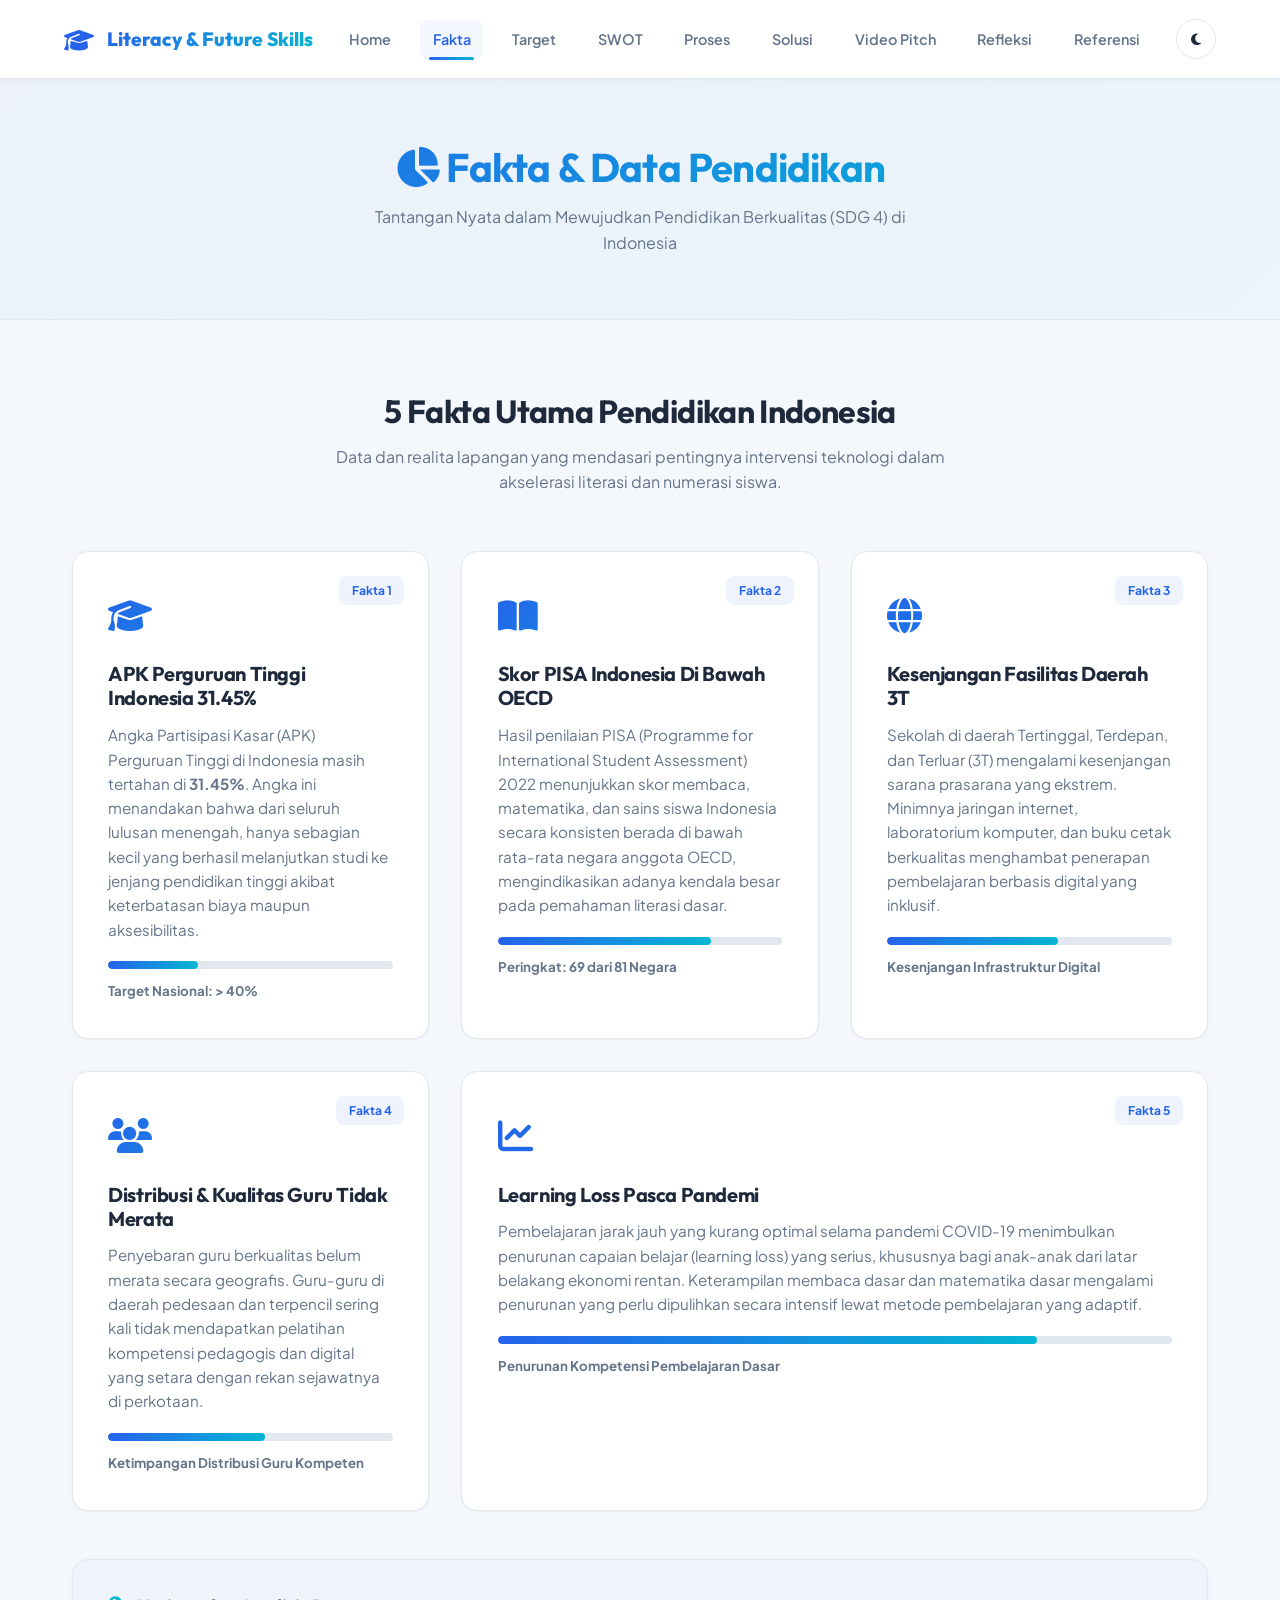
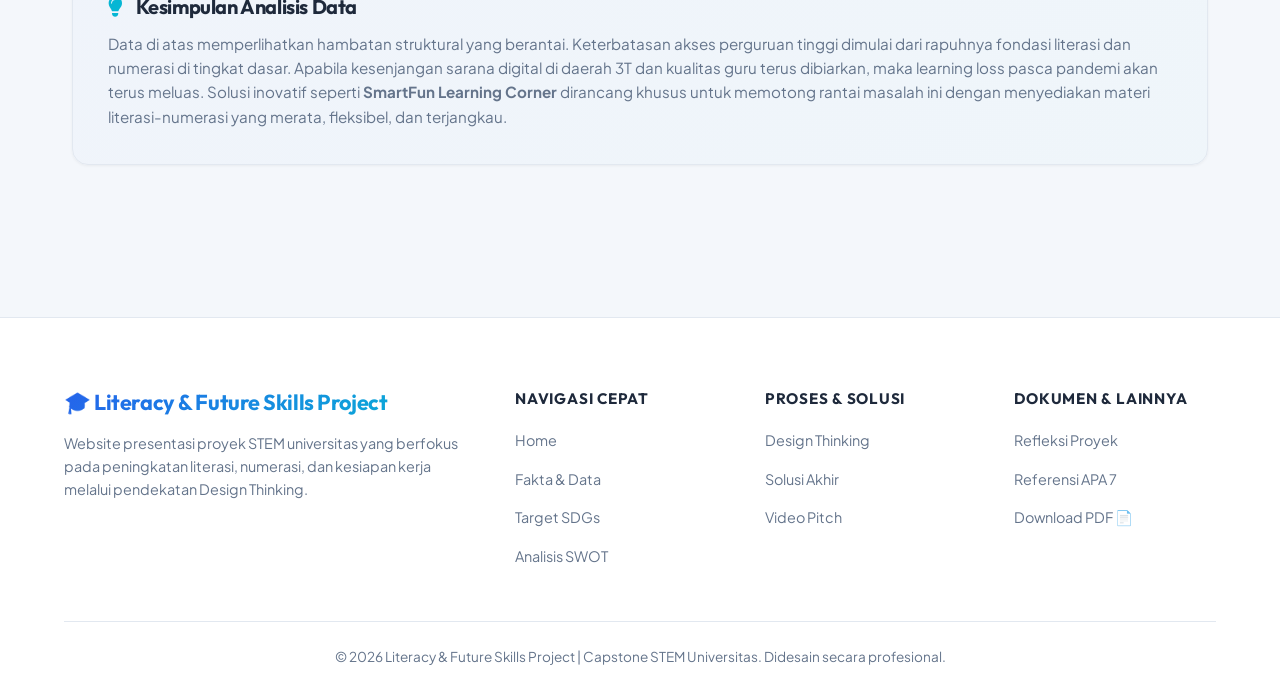
==== commit 27a07836: "lagiii" ====
--- a/fakta.html
+++ b/fakta.html
@@ -1,21 +1,21 @@
 <!DOCTYPE html>
 <html lang="id">
-
 <head>
     <meta charset="UTF-8">
     <meta name="viewport" content="width=device-width, initial-scale=1.0">
-    <title>Fakta & Data - SmartFun Learning Corner</title>
+    <title>Fakta & Data - Literacy & Future Skills Project</title>
+    <!-- Font Awesome CDN -->
+    <link rel="stylesheet" href="https://cdnjs.cloudflare.com/ajax/libs/font-awesome/6.4.0/css/all.min.css">
     <link rel="stylesheet" href="style.css">
-    <meta name="description" content="5 Fakta utama mengenai kondisi dan tantangan pendidikan (SDG 4) di Indonesia.">
+    <meta name="description" content="5 Fakta utama mengenai kondisi kualitatif dan kuantitatif pendidikan (SDG 4) di Indonesia.">
 </head>
-
 <body>
 
     <!-- NAVBAR -->
     <header class="navbar">
         <div class="logo-container">
-            <span class="logo-icon">🎓</span>
-            <span class="logo-text">SmartFun</span>
+            <span class="logo-icon"><i class="fas fa-graduation-cap"></i></span>
+            <span class="logo-text">Literacy & Future Skills</span>
         </div>
         <button class="hamburger" id="hamburger" aria-label="Menu Navigasi">
             <span></span>
@@ -34,13 +34,15 @@
             <a href="referensi.html" class="nav-link">Referensi</a>
         </nav>
         <div class="nav-actions">
-            <button class="btn-toggle-theme" id="theme-toggle" aria-label="Toggle Mode Gelap/Terang">🌙</button>
+            <button class="btn-toggle-theme" id="theme-toggle" aria-label="Toggle Mode Gelap/Terang">
+                <i class="fas fa-moon"></i>
+            </button>
         </div>
     </header>
 
     <!-- HERO SMALL -->
     <section class="hero-small">
-        <h1>📊 Fakta & Data Pendidikan</h1>
+        <h1><i class="fas fa-chart-pie"></i> Fakta & Data Pendidikan</h1>
         <p>Tantangan Nyata dalam Mewujudkan Pendidikan Berkualitas (SDG 4) di Indonesia</p>
     </section>
 
@@ -48,24 +50,18 @@
     <section class="container reveal">
         <div class="section-header">
             <h2 class="section-title">5 Fakta Utama Pendidikan Indonesia</h2>
-            <p class="section-subtitle">Data dan realita lapangan yang mendasari pentingnya intervensi teknologi dalam
-                akselerasi literasi dan numerasi siswa.</p>
+            <p class="section-subtitle">Data dan realita lapangan yang mendasari pentingnya intervensi teknologi dalam akselerasi literasi dan numerasi siswa.</p>
         </div>
 
         <div class="grid-3">
             <!-- FAKTA 1 -->
             <div class="card fact-card">
                 <span class="fact-badge">Fakta 1</span>
-                <div style="font-size: 2.5rem; margin-bottom: 1rem;">🏫</div>
+                <div class="card-icon"><i class="fas fa-graduation-cap"></i></div>
                 <h3>APK Perguruan Tinggi Indonesia 31.45%</h3>
-                <p>Angka Partisipasi Kasar (APK) Perguruan Tinggi di Indonesia masih tertahan di
-                    <strong>31.45%</strong>. Angka ini menandakan bahwa dari seluruh lulusan menengah, hanya sebagian
-                    kecil yang berhasil melanjutkan studi ke jenjang pendidikan tinggi akibat keterbatasan biaya maupun
-                    aksesibilitas.
-                </p>
-                <div class="progress-bar-container">
-                    <!-- The style width will be handled via JS/CSS. We can set style="width: 31.45%" directly for static fallback, but let's make it look beautiful -->
-                    <div class="progress-bar-fill" style="width: 31.45%"></div>
+                <p>Angka Partisipasi Kasar (APK) Perguruan Tinggi di Indonesia masih tertahan di <strong>31.45%</strong>. Angka ini menandakan bahwa dari seluruh lulusan menengah, hanya sebagian kecil yang berhasil melanjutkan studi ke jenjang pendidikan tinggi akibat keterbatasan biaya maupun aksesibilitas.</p>
+                <div class="fact-progress-bar">
+                    <div class="fact-progress-fill" style="width: 31.45%"></div>
                 </div>
                 <small style="color: var(--text-muted); font-weight: 700;">Target Nasional: > 40%</small>
             </div>
@@ -73,13 +69,11 @@
             <!-- FAKTA 2 -->
             <div class="card fact-card">
                 <span class="fact-badge">Fakta 2</span>
-                <div style="font-size: 2.5rem; margin-bottom: 1rem;">📝</div>
-                <h3>Skor PISA 2022 Di Bawah Rata-Rata</h3>
-                <p>Hasil penilaian PISA (Programme for International Student Assessment) 2022 menunjukkan skor membaca,
-                    matematika, dan sains siswa Indonesia secara konsisten berada di bawah rata-rata negara anggota
-                    OECD, mengindikasikan adanya kendala besar pada pemahaman literasi dasar.</p>
-                <div class="progress-bar-container">
-                    <div class="progress-bar-fill" style="width: 75%"></div>
+                <div class="card-icon"><i class="fas fa-book-open"></i></div>
+                <h3>Skor PISA Indonesia Di Bawah OECD</h3>
+                <p>Hasil penilaian PISA (Programme for International Student Assessment) 2022 menunjukkan skor membaca, matematika, dan sains siswa Indonesia secara konsisten berada di bawah rata-rata negara anggota OECD, mengindikasikan adanya kendala besar pada pemahaman literasi dasar.</p>
+                <div class="fact-progress-bar">
+                    <div class="fact-progress-fill" style="width: 75%"></div>
                 </div>
                 <small style="color: var(--text-muted); font-weight: 700;">Peringkat: 69 dari 81 Negara</small>
             </div>
@@ -87,13 +81,11 @@
             <!-- FAKTA 3 -->
             <div class="card fact-card">
                 <span class="fact-badge">Fakta 3</span>
-                <div style="font-size: 2.5rem; margin-bottom: 1rem;">🗺️</div>
-                <h3>Kesenjangan Daerah 3T</h3>
-                <p>Sekolah di daerah Tertinggal, Terdepan, dan Terluar (3T) mengalami kesenjangan sarana prasarana yang
-                    ekstrem. Minimnya jaringan internet, laboratorium komputer, dan buku cetak berkualitas menghambat
-                    penerapan pembelajaran berbasis digital yang inklusif.</p>
-                <div class="progress-bar-container">
-                    <div class="progress-bar-fill" style="width: 60%"></div>
+                <div class="card-icon"><i class="fas fa-globe"></i></div>
+                <h3>Kesenjangan Fasilitas Daerah 3T</h3>
+                <p>Sekolah di daerah Tertinggal, Terdepan, dan Terluar (3T) mengalami kesenjangan sarana prasarana yang ekstrem. Minimnya jaringan internet, laboratorium komputer, dan buku cetak berkualitas menghambat penerapan pembelajaran berbasis digital yang inklusif.</p>
+                <div class="fact-progress-bar">
+                    <div class="fact-progress-fill" style="width: 60%"></div>
                 </div>
                 <small style="color: var(--text-muted); font-weight: 700;">Kesenjangan Infrastruktur Digital</small>
             </div>
@@ -101,13 +93,11 @@
             <!-- FAKTA 4 -->
             <div class="card fact-card">
                 <span class="fact-badge">Fakta 4</span>
-                <div style="font-size: 2.5rem; margin-bottom: 1rem;">👨‍🏫</div>
-                <h3>Kualitas & Distribusi Guru</h3>
-                <p>Penyebaran guru berkualitas belum merata secara geografis. Guru-guru di daerah pedesaan dan terpencil
-                    sering kali tidak mendapatkan pelatihan kompetensi pedagogis dan digital yang setara dengan rekan
-                    sejawatnya di perkotaan.</p>
-                <div class="progress-bar-container">
-                    <div class="progress-bar-fill" style="width: 55%"></div>
+                <div class="card-icon"><i class="fas fa-users"></i></div>
+                <h3>Distribusi & Kualitas Guru Tidak Merata</h3>
+                <p>Penyebaran guru berkualitas belum merata secara geografis. Guru-guru di daerah pedesaan dan terpencil sering kali tidak mendapatkan pelatihan kompetensi pedagogis dan digital yang setara dengan rekan sejawatnya di perkotaan.</p>
+                <div class="fact-progress-bar">
+                    <div class="fact-progress-fill" style="width: 55%"></div>
                 </div>
                 <small style="color: var(--text-muted); font-weight: 700;">Ketimpangan Distribusi Guru Kompeten</small>
             </div>
@@ -115,29 +105,20 @@
             <!-- FAKTA 5 -->
             <div class="card fact-card" style="grid-column: span 2;">
                 <span class="fact-badge">Fakta 5</span>
-                <div style="font-size: 2.5rem; margin-bottom: 1rem;">🦠</div>
+                <div class="card-icon"><i class="fas fa-chart-line"></i></div>
                 <h3>Learning Loss Pasca Pandemi</h3>
-                <p>Pembelajaran jarak jauh yang kurang optimal selama pandemi COVID-19 menimbulkan penurunan capaian
-                    belajar (learning loss) yang serius, khususnya bagi anak-anak dari latar belakang ekonomi rentan.
-                    Keterampilan membaca dasar dan matematika dasar mengalami penurunan yang perlu dipulihkan secara
-                    intensif lewat metode pembelajaran yang adaptif.</p>
-                <div class="progress-bar-container">
-                    <div class="progress-bar-fill" style="width: 80%"></div>
+                <p>Pembelajaran jarak jauh yang kurang optimal selama pandemi COVID-19 menimbulkan penurunan capaian belajar (learning loss) yang serius, khususnya bagi anak-anak dari latar belakang ekonomi rentan. Keterampilan membaca dasar dan matematika dasar mengalami penurunan yang perlu dipulihkan secara intensif lewat metode pembelajaran yang adaptif.</p>
+                <div class="fact-progress-bar">
+                    <div class="fact-progress-fill" style="width: 80%"></div>
                 </div>
-                <small style="color: var(--text-muted); font-weight: 700;">Penurunan Kompetensi Pembelajaran
-                    Dasar</small>
+                <small style="color: var(--text-muted); font-weight: 700;">Penurunan Kompetensi Pembelajaran Dasar</small>
             </div>
         </div>
 
         <!-- SUMMARY CARD -->
-        <div class="card"
-            style="margin-top: 3rem; background: linear-gradient(135deg, rgba(37, 99, 235, 0.03), rgba(6, 182, 212, 0.03));">
-            <h3 style="display: flex; align-items: center; gap: 0.8rem;">💡 Kesimpulan Analisis Data</h3>
-            <p>Data di atas memperlihatkan hambatan struktural yang berantai. Keterbatasan akses perguruan tinggi
-                dimulai dari rapuhnya fondasi literasi dan numerasi di tingkat dasar. Apabila kesenjangan sarana digital
-                di daerah 3T dan kualitas guru terus dibiarkan, maka learning loss pasca pandemi akan terus meluas.
-                Solusi inovatif seperti <strong>SmartFun Learning Corner</strong> dirancang khusus untuk memotong rantai
-                masalah ini dengan menyediakan materi literasi-numerasi yang merata, fleksibel, dan terjangkau.</p>
+        <div class="card" style="margin-top: 3rem; background: linear-gradient(135deg, rgba(37, 99, 235, 0.02), rgba(6, 182, 212, 0.02));">
+            <h3 style="display: flex; align-items: center; gap: 0.8rem;"><i class="fas fa-lightbulb" style="color: var(--cyan);"></i> Kesimpulan Analisis Data</h3>
+            <p>Data di atas memperlihatkan hambatan struktural yang berantai. Keterbatasan akses perguruan tinggi dimulai dari rapuhnya fondasi literasi dan numerasi di tingkat dasar. Apabila kesenjangan sarana digital di daerah 3T dan kualitas guru terus dibiarkan, maka learning loss pasca pandemi akan terus meluas. Solusi inovatif seperti <strong>SmartFun Learning Corner</strong> dirancang khusus untuk memotong rantai masalah ini dengan menyediakan materi literasi-numerasi yang merata, fleksibel, dan terjangkau.</p>
         </div>
     </section>
 
@@ -145,9 +126,8 @@
     <footer>
         <div class="footer-grid">
             <div class="footer-brand">
-                <h2>🎓 SmartFun Learning Corner</h2>
-                <p>Solusi Pembelajaran Interaktif untuk Meningkatkan Literasi, Numerasi, dan Kesiapan Kerja Generasi
-                    Masa Depan. Proyek STEM Universitas berbasis Design Thinking.</p>
+                <h2>🎓 Literacy & Future Skills Project</h2>
+                <p>Website presentasi proyek STEM universitas yang berfokus pada peningkatan literasi, numerasi, dan kesiapan kerja melalui pendekatan Design Thinking.</p>
             </div>
             <div class="footer-col">
                 <h3>Navigasi Cepat</h3>
@@ -171,19 +151,18 @@
                 <ul>
                     <li><a href="refleksi.html">Refleksi Proyek</a></li>
                     <li><a href="referensi.html">Referensi APA 7</a></li>
-                    <li><a href="#" onclick="printReport(); return false;">Cetak Laporan PDF 📄</a></li>
+                    <li><a href="#" onclick="printReport(); return false;">Download PDF 📄</a></li>
                 </ul>
             </div>
         </div>
         <div class="footer-bottom">
-            <p>&copy; 2026 SmartFun Learning Corner | Proyek STEM Universitas. Didesain dengan penuh perhatian.</p>
+            <p>&copy; 2026 Literacy & Future Skills Project | Capstone STEM Universitas. Didesain secara profesional.</p>
         </div>
     </footer>
 
     <!-- BACK TO TOP BUTTON -->
-    <button class="back-to-top" id="back-to-top" aria-label="Kembali ke atas">▲</button>
+    <button class="back-to-top" id="back-to-top" aria-label="Kembali ke atas"><i class="fas fa-chevron-up"></i></button>
 
     <script src="main.js"></script>
 </body>
-
 </html>
--- a/style.css
+++ b/style.css
@@ -1,4 +1,4 @@
-@import url('https://fonts.googleapis.com/css2?family=Outfit:wght@300;400;500;600;700;800&family=Plus+Jakarta+Sans:wght@300;400;500;600;700;800&display=swap');
+@import url('https://fonts.googleapis.com/css2?family=Plus+Jakarta+Sans:wght@300;400;500;600;700;800&family=Outfit:wght@300;400;500;600;700;800&display=swap');
 
 /* CSS VARIABLES - DESIGN SYSTEM */
 :root {
@@ -7,23 +7,26 @@
     --primary-blue-rgb: 37, 99, 235;
     --cyan: #06b6d4;
     --cyan-hover: #0891b2;
-    --bg-light: #f8fafc;
+    --bg-light: #f4f7fb;
     --bg-card: #ffffff;
     --text-main: #1e293b;
     --text-muted: #64748b;
     --border-color: #e2e8f0;
+    
     --shadow-sm: 0 1px 3px rgba(0,0,0,0.05);
     --shadow-md: 0 4px 6px -1px rgba(0,0,0,0.05), 0 2px 4px -1px rgba(0,0,0,0.03);
     --shadow-lg: 0 10px 25px -5px rgba(0,0,0,0.08), 0 8px 10px -6px rgba(0,0,0,0.05);
-    --shadow-primary: 0 10px 25px -5px rgba(37, 99, 235, 0.25);
+    --shadow-primary: 0 10px 25px -5px rgba(37, 99, 235, 0.2);
+    
     --radius-sm: 8px;
     --radius-md: 16px;
     --radius-lg: 24px;
+    
     --transition-fast: 0.2s ease;
     --transition-normal: 0.3s ease;
     --transition-slow: 0.5s ease;
 
-    /* SWOT Colors - Soft Pastel */
+    /* SWOT Colors - Pastel Scheme */
     --swot-s-bg: #dcfce7;
     --swot-s-text: #166534;
     --swot-s-border: #bbf7d0;
@@ -36,25 +39,22 @@
     --swot-t-bg: #fee2e2;
     --swot-t-text: #991b1b;
     --swot-t-border: #fecaca;
-    
-    /* SGD Colors */
-    --sdg-4-color: #c5192d;
-    --sdg-8-color: #a21942;
 }
 
 /* DARK MODE OVERRIDES */
 body.dark-mode {
     --bg-light: #0f172a;
     --bg-card: #1e293b;
-    --text-main: #f8fafc;
+    --text-main: #ffffff;
     --text-muted: #94a3b8;
     --border-color: #334155;
+    
     --shadow-sm: 0 1px 3px rgba(0,0,0,0.2);
     --shadow-md: 0 4px 6px -1px rgba(0,0,0,0.15);
     --shadow-lg: 0 10px 25px -5px rgba(0,0,0,0.3);
-    --shadow-primary: 0 10px 25px -5px rgba(59, 130, 246, 0.2);
-
-    /* SWOT Colors Dark Mode */
+    --shadow-primary: 0 10px 25px -5px rgba(59, 130, 246, 0.15);
+
+    /* SWOT Dark Mode */
     --swot-s-bg: rgba(22, 101, 52, 0.2);
     --swot-s-text: #4ade80;
     --swot-s-border: rgba(34, 197, 94, 0.4);
@@ -84,7 +84,7 @@
 body {
     background-color: var(--bg-light);
     color: var(--text-main);
-    font-family: 'Plus Jakarta Sans', 'Segoe UI', sans-serif;
+    font-family: 'Plus Jakarta Sans', sans-serif;
     line-height: 1.6;
     overflow-x: hidden;
     transition: background-color var(--transition-normal), color var(--transition-normal);
@@ -126,37 +126,27 @@
 }
 
 .logo-icon {
-    font-size: 1.8rem;
-    animation: rotateLogo 8s linear infinite;
-}
-
-@keyframes rotateLogo {
-    0% { transform: rotate(0deg); }
-    100% { transform: rotate(360deg); }
+    font-size: 1.5rem;
+    color: var(--primary-blue);
 }
 
 .logo-text {
-    font-size: 1.35rem;
+    font-size: 1.2rem;
     font-weight: 800;
+    font-family: 'Outfit', sans-serif;
     background: linear-gradient(135deg, var(--primary-blue), var(--cyan));
     -webkit-background-clip: text;
     -webkit-text-fill-color: transparent;
 }
 
-.nav-menu {
-    display: flex;
-    align-items: center;
-    gap: 1.8rem;
-}
-
 .nav-links {
     display: flex;
-    gap: 1.2rem;
+    gap: 1rem;
     align-items: center;
 }
 
 .nav-link {
-    font-size: 0.95rem;
+    font-size: 0.9rem;
     font-weight: 600;
     color: var(--text-muted);
     padding: 0.5rem 0.8rem;
@@ -180,7 +170,6 @@
     border-radius: 4px;
 }
 
-/* TOGGLES & ACTIONS */
 .nav-actions {
     display: flex;
     align-items: center;
@@ -190,8 +179,8 @@
 .btn-toggle-theme {
     background: none;
     border: 1px solid var(--border-color);
-    width: 42px;
-    height: 42px;
+    width: 40px;
+    height: 40px;
     border-radius: 50%;
     cursor: pointer;
     display: flex;
@@ -218,7 +207,7 @@
 }
 
 .hamburger span {
-    width: 25px;
+    width: 24px;
     height: 3px;
     background-color: var(--text-main);
     border-radius: 2px;
@@ -227,12 +216,12 @@
 
 /* HERO SECTION */
 .hero {
-    min-height: 80vh;
+    min-height: 75vh;
     display: flex;
     justify-content: center;
     align-items: center;
     text-align: center;
-    background: linear-gradient(135deg, rgba(37, 99, 235, 0.08), rgba(6, 182, 212, 0.08));
+    background: linear-gradient(135deg, rgba(37, 99, 235, 0.06), rgba(6, 182, 212, 0.06));
     position: relative;
     padding: 6rem 5% 4rem 5%;
     overflow: hidden;
@@ -240,9 +229,9 @@
 
 .hero-glow {
     position: absolute;
-    width: 600px;
-    height: 600px;
-    background: radial-gradient(circle, rgba(37, 99, 235, 0.15) 0%, rgba(6, 182, 212, 0.05) 50%, transparent 100%);
+    width: 500px;
+    height: 500px;
+    background: radial-gradient(circle, rgba(37, 99, 235, 0.12) 0%, rgba(6, 182, 212, 0.04) 50%, transparent 100%);
     top: -10%;
     left: 50%;
     transform: translateX(-50%);
@@ -252,37 +241,37 @@
 }
 
 .hero-content {
-    max-width: 900px;
+    max-width: 800px;
     z-index: 10;
 }
 
 .hero-badge {
     display: inline-block;
-    padding: 0.5rem 1.2rem;
+    padding: 0.4rem 1.2rem;
     border-radius: 50px;
-    background-color: rgba(var(--primary-blue-rgb), 0.1);
+    background-color: rgba(var(--primary-blue-rgb), 0.08);
     color: var(--primary-blue);
     font-weight: 700;
-    font-size: 0.85rem;
+    font-size: 0.8rem;
     letter-spacing: 0.05em;
     text-transform: uppercase;
     margin-bottom: 1.5rem;
-    border: 1px solid rgba(var(--primary-blue-rgb), 0.2);
+    border: 1px solid rgba(var(--primary-blue-rgb), 0.15);
 }
 
 .hero h1 {
-    font-size: 4rem;
-    line-height: 1.1;
+    font-size: 3.5rem;
+    line-height: 1.15;
     margin-bottom: 1.5rem;
-    background: linear-gradient(135deg, var(--primary-blue) 20%, var(--cyan) 80%);
+    background: linear-gradient(135deg, var(--primary-blue) 10%, var(--cyan) 90%);
     -webkit-background-clip: text;
     -webkit-text-fill-color: transparent;
 }
 
 .hero p {
-    font-size: 1.25rem;
-    color: var(--text-muted);
-    max-width: 750px;
+    font-size: 1.15rem;
+    color: var(--text-muted);
+    max-width: 700px;
     margin: 0 auto 2.5rem auto;
     line-height: 1.8;
 }
@@ -290,20 +279,20 @@
 .hero-buttons {
     display: flex;
     justify-content: center;
-    gap: 1.2rem;
+    gap: 1rem;
     flex-wrap: wrap;
 }
 
 /* SMALL HERO FOR SUBPAGES */
 .hero-small {
-    background: linear-gradient(135deg, rgba(37, 99, 235, 0.05), rgba(6, 182, 212, 0.05));
+    background: linear-gradient(135deg, rgba(37, 99, 235, 0.04), rgba(6, 182, 212, 0.04));
     border-bottom: 1px solid var(--border-color);
     padding: 4rem 5%;
     text-align: center;
 }
 
 .hero-small h1 {
-    font-size: 2.8rem;
+    font-size: 2.5rem;
     margin-bottom: 0.8rem;
     background: linear-gradient(135deg, var(--primary-blue), var(--cyan));
     -webkit-background-clip: text;
@@ -311,7 +300,7 @@
 }
 
 .hero-small p {
-    font-size: 1.1rem;
+    font-size: 1rem;
     color: var(--text-muted);
     max-width: 600px;
     margin: 0 auto;
@@ -322,8 +311,8 @@
     display: inline-flex;
     align-items: center;
     justify-content: center;
-    padding: 0.9rem 2rem;
-    font-size: 1rem;
+    padding: 0.8rem 1.8rem;
+    font-size: 0.95rem;
     font-weight: 700;
     border-radius: var(--radius-md);
     cursor: pointer;
@@ -339,8 +328,8 @@
 }
 
 .btn-primary:hover {
-    transform: translateY(-3px);
-    box-shadow: 0 15px 30px -5px rgba(37, 99, 235, 0.4);
+    transform: translateY(-2px);
+    box-shadow: 0 12px 24px -5px rgba(37, 99, 235, 0.3);
 }
 
 .btn-secondary {
@@ -352,35 +341,34 @@
 
 .btn-secondary:hover {
     background-color: var(--border-color);
-    transform: translateY(-2px);
-}
-
-/* CONTAINERS */
+    transform: translateY(-1px);
+}
+
+/* CONTAINERS & GRIDS */
 .container {
     max-width: 1200px;
     margin: 0 auto;
-    padding: 5rem 2rem;
+    padding: 4.5rem 2rem;
 }
 
 .section-header {
     text-align: center;
-    margin-bottom: 4rem;
+    margin-bottom: 3.5rem;
 }
 
 .section-title {
-    font-size: 2.2rem;
-    margin-bottom: 1rem;
+    font-size: 2rem;
+    margin-bottom: 0.8rem;
     color: var(--text-main);
 }
 
 .section-subtitle {
-    font-size: 1.1rem;
+    font-size: 1rem;
     color: var(--text-muted);
     max-width: 650px;
     margin: 0 auto;
 }
 
-/* GRIDS */
 .grid-2 {
     display: grid;
     grid-template-columns: repeat(2, 1fr);
@@ -399,12 +387,12 @@
     gap: 1.5rem;
 }
 
-/* CARDS */
+/* CAPSTONE/STARTUP CARDS */
 .card {
     background-color: var(--bg-card);
     border-radius: var(--radius-md);
-    padding: 2.5rem;
-    box-shadow: var(--shadow-md);
+    padding: 2.2rem;
+    box-shadow: var(--shadow-sm);
     border: 1px solid var(--border-color);
     transition: transform var(--transition-normal), box-shadow var(--transition-normal), border-color var(--transition-normal);
     position: relative;
@@ -412,21 +400,38 @@
 }
 
 .card:hover {
-    transform: translateY(-6px);
+    transform: translateY(-5px);
     box-shadow: var(--shadow-lg);
-    border-color: rgba(var(--primary-blue-rgb), 0.3);
-}
-
-.card h2, .card h3 {
-    margin-bottom: 1rem;
-}
-
-/* STATS */
+    border-color: rgba(var(--primary-blue-rgb), 0.2);
+}
+
+.card-icon {
+    font-size: 2.2rem;
+    color: var(--primary-blue);
+    margin-bottom: 1.2rem;
+    background: linear-gradient(135deg, var(--primary-blue), var(--cyan));
+    -webkit-background-clip: text;
+    -webkit-text-fill-color: transparent;
+}
+
+.card h3 {
+    font-size: 1.25rem;
+    margin-bottom: 0.8rem;
+    color: var(--text-main);
+}
+
+.card p {
+    color: var(--text-muted);
+    font-size: 0.95rem;
+    line-height: 1.6;
+}
+
+/* STATS BAR */
 .stats-section {
     background-color: var(--bg-card);
     border-top: 1px solid var(--border-color);
     border-bottom: 1px solid var(--border-color);
-    padding: 4rem 0;
+    padding: 3.5rem 0;
 }
 
 .stat-item {
@@ -435,136 +440,138 @@
 
 .stat-number {
     font-family: 'Outfit', sans-serif;
-    font-size: 3.5rem;
+    font-size: 3rem;
     font-weight: 800;
     color: var(--primary-blue);
     background: linear-gradient(135deg, var(--primary-blue), var(--cyan));
     -webkit-background-clip: text;
     -webkit-text-fill-color: transparent;
-    margin-bottom: 0.5rem;
+    margin-bottom: 0.4rem;
     display: inline-block;
 }
 
 .stat-label {
-    font-size: 1rem;
-    font-weight: 600;
-    color: var(--text-muted);
-}
-
-/* 17 SDGs GRID */
-.sdg-grid {
+    font-size: 0.9rem;
+    font-weight: 700;
+    color: var(--text-muted);
+    text-transform: uppercase;
+    letter-spacing: 0.05em;
+}
+
+/* 17 SDGs SECTION (4 columns desktop, 2 columns tablet, 1 column mobile) */
+.sdg-grid-layout {
     display: grid;
-    grid-template-columns: repeat(6, 1fr);
-    gap: 1rem;
-    margin-top: 2rem;
-}
-
-.sdg-box {
-    aspect-ratio: 1;
+    grid-template-columns: repeat(4, 1fr);
+    gap: 1.5rem;
+    margin-top: 2.5rem;
+}
+
+.sdg-card {
     background-color: var(--bg-card);
     border: 1px solid var(--border-color);
-    border-radius: var(--radius-sm);
+    border-radius: var(--radius-md);
+    padding: 1.5rem;
     display: flex;
     flex-direction: column;
-    justify-content: center;
     align-items: center;
     text-align: center;
-    padding: 0.8rem;
     cursor: pointer;
+    transition: transform var(--transition-normal), box-shadow var(--transition-normal), border-color var(--transition-normal);
     position: relative;
     overflow: hidden;
-    transition: all var(--transition-normal);
-}
-
-.sdg-num {
+}
+
+.sdg-card:hover {
+    transform: translateY(-6px) scale(1.02);
+    box-shadow: var(--shadow-lg);
+    border-color: var(--primary-blue);
+}
+
+.sdg-card-img {
+    width: 85px;
+    height: 85px;
+    object-fit: contain;
+    margin-bottom: 1rem;
+    border-radius: var(--radius-sm);
+    box-shadow: var(--shadow-sm);
+}
+
+.sdg-card-num {
     font-family: 'Outfit', sans-serif;
-    font-size: 1.5rem;
+    font-size: 0.85rem;
     font-weight: 800;
     color: var(--text-muted);
-    transition: color var(--transition-normal);
-}
-
-.sdg-box:hover .sdg-num {
+    text-transform: uppercase;
+    letter-spacing: 0.05em;
+    margin-bottom: 0.2rem;
+}
+
+.sdg-card-title {
+    font-size: 1.05rem;
+    font-weight: 700;
+    color: var(--text-main);
+    margin-bottom: 0.5rem;
+}
+
+.sdg-card-desc {
+    font-size: 0.85rem;
+    color: var(--text-muted);
+    line-height: 1.5;
+}
+
+/* Highlight badge */
+.sdg-highlight-badge {
+    position: absolute;
+    top: 10px;
+    right: 10px;
+    background-color: var(--cyan);
     color: white;
-}
-
-.sdg-box .sdg-title {
-    font-size: 0.75rem;
-    font-weight: 700;
-    margin-top: 0.3rem;
-    color: var(--text-muted);
-    display: none;
-}
-
-.sdg-box:hover .sdg-title {
-    display: block;
-    color: white;
-}
-
-.sdg-box .sdg-icon {
-    font-size: 2rem;
-    transition: transform var(--transition-normal);
-}
-
-.sdg-box:hover .sdg-icon {
-    transform: scale(1.15) translateY(-5px);
-}
-
-/* Highlights for SDG 4 and SDG 8 */
-.sdg-box.highlight-sdg4 {
-    border: 2px solid var(--sdg-4-color);
-    box-shadow: 0 0 15px rgba(197, 25, 45, 0.2);
-}
-.sdg-box.highlight-sdg8 {
-    border: 2px solid var(--sdg-8-color);
-    box-shadow: 0 0 15px rgba(162, 25, 66, 0.2);
-}
-
-.sdg-box.highlight-sdg4:hover {
-    background-color: var(--sdg-4-color);
-    border-color: var(--sdg-4-color);
-}
-.sdg-box.highlight-sdg8:hover {
-    background-color: var(--sdg-8-color);
-    border-color: var(--sdg-8-color);
-}
-
-.sdg-box:hover {
-    background-color: var(--primary-blue);
-    border-color: var(--primary-blue);
-}
-.sdg-box:hover .sdg-num {
-    color: rgba(255,255,255,0.7);
-}
-
-/* FACTS PAGE SPECIFIC */
-.fact-card {
-    border-top: 6px solid var(--primary-blue);
-}
-
+    font-size: 0.65rem;
+    font-weight: 800;
+    padding: 0.3rem 0.6rem;
+    border-radius: 50px;
+    text-transform: uppercase;
+    letter-spacing: 0.05em;
+    box-shadow: 0 2px 5px rgba(6, 182, 212, 0.3);
+}
+
+.sdg-card.highlighted-sdg {
+    border: 2px solid var(--primary-blue);
+    box-shadow: 0 0 15px rgba(37, 99, 235, 0.15);
+}
+
+/* ABOUT SECTION */
+.about-grid-content {
+    background-color: var(--bg-card);
+    border-radius: var(--radius-lg);
+    padding: 3rem;
+    border: 1px solid var(--border-color);
+    box-shadow: var(--shadow-sm);
+}
+
+/* FACTS & DATA PAGE SPECIFIC */
 .fact-badge {
     position: absolute;
     top: 1.5rem;
     right: 1.5rem;
-    background-color: rgba(var(--primary-blue-rgb), 0.1);
+    background-color: rgba(var(--primary-blue-rgb), 0.08);
     color: var(--primary-blue);
-    padding: 0.4rem 0.8rem;
+    padding: 0.3rem 0.8rem;
     border-radius: var(--radius-sm);
-    font-size: 0.8rem;
-    font-weight: 700;
-}
-
-.progress-bar-container {
+    font-size: 0.75rem;
+    font-weight: 700;
+}
+
+.fact-progress-bar {
     background-color: var(--border-color);
-    height: 10px;
+    height: 8px;
     border-radius: 5px;
     width: 100%;
-    margin-top: 1rem;
-    margin-bottom: 0.5rem;
+    margin: 1.2rem 0 0.5rem 0;
     overflow: hidden;
 }
 
-.progress-bar-fill {
+.fact-progress-fill {
     height: 100%;
     background: linear-gradient(90deg, var(--primary-blue), var(--cyan));
     border-radius: 5px;
@@ -572,26 +579,31 @@
     transition: width 1.5s cubic-bezier(0.1, 0.8, 0.2, 1);
 }
 
-/* TARGET PAGE */
-.target-card {
-    border-left: 6px solid var(--primary-blue);
-}
-
+/* TARGETS PAGE SPECIFIC */
 .target-badge-sdg {
     display: inline-flex;
     align-items: center;
     gap: 0.5rem;
-    padding: 0.4rem 1rem;
+    padding: 0.3rem 0.9rem;
     border-radius: var(--radius-sm);
     color: white;
     font-weight: 700;
-    font-size: 0.9rem;
+    font-size: 0.8rem;
     margin-bottom: 1.2rem;
-}
-.badge-sdg4 { background-color: var(--sdg-4-color); }
-.badge-sdg8 { background-color: var(--sdg-8-color); }
-
-/* SWOT PAGE */
+    text-transform: uppercase;
+    letter-spacing: 0.05em;
+}
+.badge-sdg4 { background-color: #c5192d; }
+.badge-sdg8 { background-color: #a21942; }
+
+.target-spec-card {
+    border-left: 6px solid var(--primary-blue);
+}
+.target-spec-card.sdg8-border {
+    border-left-color: var(--cyan);
+}
+
+/* SWOT PAGE SPECIFIC */
 .swot-grid {
     display: grid;
     grid-template-columns: repeat(4, 1fr);
@@ -599,8 +611,8 @@
 }
 
 .swot-card {
-    background-color: var(--swot-bg, var(--bg-card));
-    border: 1px solid var(--swot-border, var(--border-color));
+    background-color: var(--swot-bg);
+    border: 1px solid var(--swot-border);
     border-radius: var(--radius-md);
     padding: 2rem;
     transition: transform var(--transition-normal), box-shadow var(--transition-normal);
@@ -615,8 +627,8 @@
     color: var(--swot-text);
     display: flex;
     align-items: center;
-    gap: 0.5rem;
-    font-size: 1.35rem;
+    gap: 0.6rem;
+    font-size: 1.3rem;
     border-bottom: 2px solid var(--swot-border);
     padding-bottom: 0.8rem;
     margin-bottom: 1rem;
@@ -625,344 +637,267 @@
 .swot-card p {
     color: var(--text-main);
     font-size: 0.95rem;
-    line-height: 1.7;
-}
-
-/* DESIGN THINKING - TIMELINE */
-.timeline {
+    line-height: 1.6;
+}
+
+/* DESIGN THINKING - HORIZONTAL TIMELINE */
+.horizontal-timeline {
+    display: flex;
+    justify-content: space-between;
+    align-items: center;
     position: relative;
-    max-width: 1000px;
-    margin: 0 auto;
-    padding: 2rem 0;
-}
-
-.timeline::before {
+    padding: 2.5rem 0;
+    margin: 2rem 0;
+}
+
+.horizontal-timeline::before {
     content: '';
     position: absolute;
-    width: 4px;
+    left: 0;
+    right: 0;
+    top: 50%;
+    transform: translateY(-50%);
+    height: 4px;
     background-color: var(--border-color);
-    top: 0;
-    bottom: 0;
-    left: 50%;
-    transform: translateX(-50%);
-    border-radius: 2px;
-}
-
-.timeline-item {
-    padding: 1.5rem 3rem;
+    z-index: 1;
+}
+
+.timeline-step {
+    display: flex;
+    flex-direction: column;
+    align-items: center;
     position: relative;
-    width: 50%;
-    left: 0;
-}
-
-.timeline-item:nth-child(even) {
-    left: 50%;
-}
-
-.timeline-dot {
-    width: 24px;
-    height: 24px;
+    z-index: 5;
+    cursor: pointer;
+    flex: 1;
+}
+
+.timeline-circle {
+    width: 50px;
+    height: 50px;
     border-radius: 50%;
     background-color: var(--bg-card);
-    border: 4px solid var(--primary-blue);
-    position: absolute;
-    top: 2rem;
-    right: -12px;
-    z-index: 10;
-    transition: background-color var(--transition-fast);
-}
-
-.timeline-item:nth-child(even) .timeline-dot {
-    left: -12px;
-    right: auto;
-}
-
-.timeline-item:hover .timeline-dot {
-    background-color: var(--cyan);
-}
-
-.timeline-content {
+    border: 4px solid var(--border-color);
+    display: flex;
+    justify-content: center;
+    align-items: center;
+    color: var(--text-muted);
+    font-weight: 700;
+    font-size: 1rem;
+    transition: all var(--transition-normal);
+    box-shadow: var(--shadow-sm);
+}
+
+.timeline-step:hover .timeline-circle, .timeline-step.active .timeline-circle {
+    border-color: var(--primary-blue);
+    background-color: var(--primary-blue);
+    color: white;
+    transform: scale(1.1);
+    box-shadow: var(--shadow-primary);
+}
+
+.timeline-title {
+    margin-top: 0.8rem;
+    font-size: 0.9rem;
+    font-weight: 700;
+    color: var(--text-muted);
+    transition: color var(--transition-fast);
+}
+
+.timeline-step:hover .timeline-title, .timeline-step.active .timeline-title {
+    color: var(--primary-blue);
+}
+
+/* SURVEY EVIDENCE GRID */
+.survey-evidence-grid {
+    display: grid;
+    grid-template-columns: repeat(4, 1fr);
+    gap: 1.5rem;
+    margin-top: 1.5rem;
+}
+
+.survey-card {
+    background-color: var(--bg-card);
+    border: 1px solid var(--border-color);
+    border-radius: var(--radius-md);
+    padding: 1.5rem;
+    cursor: pointer;
+    transition: all var(--transition-normal);
+    display: flex;
+    flex-direction: column;
+    justify-content: space-between;
+    min-height: 180px;
+}
+
+.survey-card:hover {
+    border-color: var(--primary-blue);
+    transform: translateY(-4px);
+    box-shadow: var(--shadow-md);
+}
+
+.survey-card-header {
+    display: flex;
+    justify-content: space-between;
+    align-items: center;
+    margin-bottom: 0.8rem;
+}
+
+.survey-q-num {
+    font-size: 0.75rem;
+    font-weight: 800;
+    color: var(--cyan);
+    text-transform: uppercase;
+}
+
+.survey-card-icon {
+    font-size: 1.1rem;
+    color: var(--text-muted);
+}
+
+.survey-q-text {
+    font-size: 0.9rem;
+    font-weight: 700;
+    color: var(--text-main);
+    line-height: 1.5;
+    margin-bottom: 1rem;
+}
+
+.survey-stats-bar {
+    display: flex;
+    justify-content: space-between;
+    font-size: 0.75rem;
+    font-weight: 700;
+    margin-bottom: 0.3rem;
+}
+
+.survey-bar-fill {
+    height: 6px;
+    background-color: var(--border-color);
+    border-radius: 3px;
+    overflow: hidden;
+}
+
+.survey-fill-percent {
+    height: 100%;
+    background: linear-gradient(90deg, var(--primary-blue), var(--cyan));
+    border-radius: 3px;
+}
+
+/* COMPETITOR ANALYSIS */
+.competitor-list {
+    display: flex;
+    flex-direction: column;
+    gap: 1.5rem;
+    margin-top: 1.5rem;
+}
+
+.competitor-card-horizontal {
+    display: flex;
     background-color: var(--bg-card);
     border: 1px solid var(--border-color);
     border-radius: var(--radius-md);
     padding: 2rem;
-    box-shadow: var(--shadow-md);
-}
-
-/* Survey Evidence Grid */
-.survey-evidence-grid {
-    display: grid;
-    grid-template-columns: repeat(4, 1fr);
-    gap: 1.2rem;
-    margin-top: 1.5rem;
-}
-
-.survey-card {
-    background-color: var(--bg-light);
-    border: 1px solid var(--border-color);
-    border-radius: var(--radius-sm);
-    padding: 1.2rem;
-    transition: all var(--transition-fast);
-}
-
-.survey-card:hover {
-    border-color: var(--primary-blue);
-    transform: translateY(-2px);
-}
-
-.survey-q {
-    font-size: 0.85rem;
-    font-weight: 700;
-    color: var(--text-main);
-    margin-bottom: 0.8rem;
-    min-height: 48px;
-    display: -webkit-box;
-    -webkit-line-clamp: 3;
-    -webkit-box-orient: vertical;
-    overflow: hidden;
-}
-
-.survey-stats {
-    display: flex;
-    justify-content: space-between;
-    font-size: 0.8rem;
-    font-weight: 700;
-    margin-bottom: 0.4rem;
-}
-
-.survey-bar {
-    height: 6px;
-    background-color: var(--border-color);
-    border-radius: 3px;
-    overflow: hidden;
-}
-
-.survey-fill {
-    height: 100%;
-    background: linear-gradient(90deg, var(--primary-blue), var(--cyan));
-    border-radius: 3px;
-}
-
-/* Comparison / Empathy Matrix Table Grid */
-.comparison-matrix {
-    display: grid;
-    grid-template-columns: repeat(4, 1fr);
-    gap: 1px;
-    background-color: var(--border-color);
-    border-radius: var(--radius-md);
-    overflow: hidden;
-    margin-top: 1.5rem;
-}
-
-.matrix-cell {
-    background-color: var(--bg-card);
-    padding: 1.5rem;
-    font-size: 0.95rem;
-}
-
-.matrix-header {
-    background-color: rgba(var(--primary-blue-rgb), 0.08);
-    font-weight: 800;
+    box-shadow: var(--shadow-sm);
+    gap: 2rem;
+    transition: all var(--transition-normal);
+}
+
+.competitor-card-horizontal:hover {
+    border-color: rgba(var(--primary-blue-rgb), 0.2);
+    box-shadow: var(--shadow-lg);
+}
+
+.comp-brand-section {
+    flex: 1;
+    display: flex;
+    flex-direction: column;
+    justify-content: center;
+    border-right: 1px solid var(--border-color);
+    padding-right: 1.5rem;
+}
+
+.comp-name {
+    font-size: 1.4rem;
     color: var(--primary-blue);
     font-family: 'Outfit', sans-serif;
-    text-align: center;
-}
-
-.matrix-feature {
-    font-weight: 700;
-    color: var(--text-main);
-    background-color: rgba(var(--primary-blue-rgb), 0.02);
-}
-
-.matrix-cell ul {
-    list-style-type: none;
-    padding-left: 0;
-}
-
-.matrix-cell li {
-    position: relative;
-    padding-left: 1.2rem;
-    margin-bottom: 0.5rem;
-    font-size: 0.9rem;
-}
-
-.matrix-cell li::before {
-    content: "✓";
-    color: var(--cyan);
-    position: absolute;
-    left: 0;
-    font-weight: bold;
-}
-
-/* CSS-based MIND MAP */
-.mindmap-container {
-    display: flex;
-    justify-content: center;
-    align-items: center;
-    padding: 3rem 1rem;
-    background-color: var(--bg-light);
-    border-radius: var(--radius-md);
-    border: 1px solid var(--border-color);
-    overflow-x: auto;
-    margin-top: 1.5rem;
-}
-
-.mindmap-node {
-    display: flex;
-    flex-direction: column;
-    align-items: center;
-    text-align: center;
-}
-
-.mindmap-root {
-    background: linear-gradient(135deg, var(--primary-blue), var(--cyan));
-    color: white;
-    padding: 1.2rem 2.2rem;
-    border-radius: var(--radius-md);
-    font-weight: 800;
-    font-family: 'Outfit', sans-serif;
-    box-shadow: var(--shadow-primary);
-    z-index: 10;
-}
-
-.mindmap-branches {
-    display: flex;
-    justify-content: center;
-    gap: 3rem;
-    margin-top: 3rem;
-    position: relative;
-}
-
-.mindmap-branches::before {
-    content: '';
-    position: absolute;
-    top: -1.5rem;
-    left: 15%;
-    right: 15%;
-    height: 2px;
-    background-color: var(--border-color);
-}
-
-.mindmap-branches::after {
-    content: '';
-    position: absolute;
-    top: -1.5rem;
-    left: 50%;
-    transform: translateX(-50%);
-    width: 2px;
-    height: 1.5rem;
-    background-color: var(--border-color);
-}
-
-.mindmap-branch-node {
-    display: flex;
-    flex-direction: column;
-    align-items: center;
-    position: relative;
-}
-
-.mindmap-branch-node::before {
-    content: '';
-    position: absolute;
-    top: -1.5rem;
-    width: 2px;
-    height: 1.5rem;
-    background-color: var(--border-color);
-}
-
-.mindmap-branch-title {
-    background-color: var(--bg-card);
-    border: 2px solid var(--primary-blue);
-    padding: 0.8rem 1.5rem;
-    border-radius: var(--radius-sm);
-    font-weight: 700;
-    font-size: 0.95rem;
-    box-shadow: var(--shadow-sm);
-}
-
-.mindmap-leaves {
-    display: flex;
-    flex-direction: column;
-    gap: 0.8rem;
-    margin-top: 1.5rem;
-    width: 100%;
-}
-
-.mindmap-leaf {
-    background-color: var(--bg-card);
-    border: 1px solid var(--border-color);
-    padding: 0.6rem 1.2rem;
-    border-radius: var(--radius-sm);
-    font-size: 0.85rem;
-    color: var(--text-muted);
-    box-shadow: var(--shadow-sm);
-    text-align: center;
-    transition: all var(--transition-fast);
-}
-
-.mindmap-leaf:hover {
-    border-color: var(--cyan);
-    color: var(--primary-blue);
-    transform: scale(1.03);
-}
-
-/* STARBURST ANALYSIS */
-.starburst-container {
+}
+
+.comp-badge-cost {
+    display: inline-block;
+    padding: 0.2rem 0.6rem;
+    border-radius: 4px;
+    font-size: 0.75rem;
+    font-weight: 700;
+    margin-top: 0.5rem;
+    align-self: flex-start;
+}
+
+.comp-details-section {
+    flex: 3;
     display: grid;
     grid-template-columns: repeat(3, 1fr);
     gap: 1.5rem;
-    margin-top: 1.5rem;
-}
-
-.star-card {
+}
+
+.comp-detail-box h4 {
+    font-size: 0.85rem;
+    color: var(--text-muted);
+    text-transform: uppercase;
+    letter-spacing: 0.05em;
+    margin-bottom: 0.4rem;
+}
+
+.comp-detail-box p {
+    font-size: 0.9rem;
+    color: var(--text-main);
+    line-height: 1.5;
+}
+
+/* CSS-based MIND MAP */
+.mindmap-tree {
+    display: flex;
+    flex-direction: column;
+    gap: 1rem;
     background-color: var(--bg-card);
     border: 1px solid var(--border-color);
     border-radius: var(--radius-md);
     padding: 2rem;
-    transition: all var(--transition-normal);
-    position: relative;
-    overflow: hidden;
-}
-
-.star-card::before {
-    content: '';
-    position: absolute;
-    top: 0;
-    left: 0;
-    width: 4px;
-    height: 100%;
-    background: linear-gradient(180deg, var(--primary-blue), var(--cyan));
-}
-
-.star-card:hover {
-    transform: translateY(-4px);
-    box-shadow: var(--shadow-md);
-    border-color: rgba(var(--primary-blue-rgb), 0.3);
-}
-
-.star-header {
-    display: flex;
-    align-items: center;
-    gap: 0.8rem;
-    margin-bottom: 1rem;
-}
-
-.star-badge {
-    background-color: rgba(var(--primary-blue-rgb), 0.1);
-    color: var(--primary-blue);
-    padding: 0.4rem 0.8rem;
+    box-shadow: var(--shadow-sm);
+}
+
+.mindmap-node-line {
+    display: flex;
+    align-items: center;
+    gap: 1rem;
+}
+
+.node-box {
+    background-color: var(--bg-light);
+    border: 1.5px solid var(--border-color);
+    padding: 0.6rem 1.2rem;
     border-radius: var(--radius-sm);
     font-size: 0.85rem;
-    font-weight: 800;
-}
-
-.star-title {
-    font-size: 1.2rem;
     font-weight: 700;
     color: var(--text-main);
-}
-
-/* LEAN CANVAS */
+    transition: all var(--transition-fast);
+    box-shadow: var(--shadow-sm);
+}
+
+.node-box.root-node {
+    background: linear-gradient(135deg, var(--primary-blue), var(--cyan));
+    color: white;
+    border: none;
+    font-family: 'Outfit', sans-serif;
+    font-size: 1rem;
+    box-shadow: var(--shadow-primary);
+}
+
+.node-box:hover {
+    border-color: var(--primary-blue);
+    transform: scale(1.02);
+}
+
+/* LEAN CANVAS GRID */
 .lean-canvas-dashboard {
     display: grid;
     grid-template-columns: repeat(5, 1fr);
@@ -973,6 +908,7 @@
     overflow: hidden;
     margin-top: 2rem;
     border: 1px solid var(--border-color);
+    box-shadow: var(--shadow-md);
 }
 
 .canvas-cell {
@@ -980,7 +916,7 @@
     padding: 2rem;
     display: flex;
     flex-direction: column;
-    min-height: 250px;
+    min-height: 240px;
     transition: background-color var(--transition-fast);
 }
 
@@ -998,97 +934,182 @@
 }
 
 .canvas-cell-icon {
-    font-size: 1.3rem;
+    font-size: 1.2rem;
     color: var(--primary-blue);
 }
 
 .canvas-cell-title {
-    font-size: 1.05rem;
+    font-size: 1rem;
     font-weight: 700;
     color: var(--text-main);
     font-family: 'Outfit', sans-serif;
 }
 
 .canvas-cell-content {
+    font-size: 0.85rem;
+    color: var(--text-muted);
+}
+
+.canvas-cell-content ul {
+    padding-left: 1rem;
+}
+
+.canvas-cell-content li {
+    margin-bottom: 0.4rem;
+}
+
+.col-span-2 { grid-column: span 2; }
+.row-span-2 { grid-row: span 2; }
+
+/* ACCORDION COMPONENT */
+.accordion-container {
+    display: flex;
+    flex-direction: column;
+    gap: 0.8rem;
+    margin-top: 1.5rem;
+}
+
+.accordion-item {
+    background-color: var(--bg-card);
+    border: 1px solid var(--border-color);
+    border-radius: var(--radius-sm);
+    overflow: hidden;
+    transition: all var(--transition-normal);
+}
+
+.accordion-header {
+    padding: 1.2rem 2rem;
+    font-weight: 700;
+    font-size: 1rem;
+    color: var(--text-main);
+    display: flex;
+    justify-content: space-between;
+    align-items: center;
+    cursor: pointer;
+    user-select: none;
+    transition: background-color var(--transition-fast);
+}
+
+.accordion-header:hover {
+    background-color: rgba(var(--primary-blue-rgb), 0.02);
+}
+
+.accordion-icon {
     font-size: 0.9rem;
     color: var(--text-muted);
-}
-
-.canvas-cell-content ul {
-    padding-left: 1.2rem;
-}
-
-.canvas-cell-content li {
-    margin-bottom: 0.5rem;
-}
-
-/* Lean Canvas Grid Positions */
-.col-span-2 {
-    grid-column: span 2;
-}
-.row-span-2 {
-    grid-row: span 2;
-}
-
-/* SOLUSI AKHIR PAGE */
-.solusi-interactive-showcase {
+    transition: transform var(--transition-normal);
+}
+
+.accordion-item.active .accordion-icon {
+    transform: rotate(180deg);
+    color: var(--primary-blue);
+}
+
+.accordion-body {
+    max-height: 0;
+    overflow: hidden;
+    transition: max-height var(--transition-normal) cubic-bezier(0, 1, 0, 1);
+    background-color: rgba(var(--primary-blue-rgb), 0.01);
+}
+
+.accordion-content {
+    padding: 1.5rem 2rem;
+    font-size: 0.95rem;
+    color: var(--text-muted);
+    border-top: 1px solid var(--border-color);
+    line-height: 1.6;
+}
+
+.accordion-item.active .accordion-body {
+    max-height: 1000px; /* Allow full height expand */
+    transition: max-height var(--transition-normal) cubic-bezier(1, 0, 1, 0);
+}
+
+/* GALLERY LIGHTBOX MODAL */
+.modal {
+    position: fixed;
+    top: 0;
+    left: 0;
+    width: 100%;
+    height: 100%;
+    background-color: rgba(15, 23, 42, 0.85); /* Slate 900 background translucent */
+    backdrop-filter: blur(5px);
+    display: flex;
+    justify-content: center;
+    align-items: center;
+    z-index: 2000;
+    opacity: 0;
+    visibility: hidden;
+    transition: opacity var(--transition-normal), visibility var(--transition-normal);
+}
+
+.modal.show {
+    opacity: 1;
+    visibility: visible;
+}
+
+.modal-content-wrapper {
     background-color: var(--bg-card);
     border-radius: var(--radius-lg);
+    max-width: 650px;
+    width: 90%;
+    box-shadow: var(--shadow-lg);
     border: 1px solid var(--border-color);
-    box-shadow: var(--shadow-lg);
     overflow: hidden;
-    display: flex;
-    min-height: 500px;
-}
-
-.solusi-nav {
-    width: 30%;
+    position: relative;
+    transform: scale(0.9);
+    transition: transform var(--transition-normal);
+}
+
+.modal.show .modal-content-wrapper {
+    transform: scale(1);
+}
+
+.modal-close-btn {
+    position: absolute;
+    top: 1.2rem;
+    right: 1.2rem;
+    background: none;
+    border: none;
+    font-size: 1.2rem;
+    color: var(--text-muted);
+    cursor: pointer;
+    transition: color var(--transition-fast);
+}
+
+.modal-close-btn:hover {
+    color: var(--primary-blue);
+}
+
+.modal-body {
+    padding: 2.5rem;
+}
+
+.modal-q-title {
+    font-size: 1.25rem;
+    font-weight: 700;
+    color: var(--text-main);
+    margin-bottom: 1.2rem;
+    display: flex;
+    align-items: center;
+    gap: 0.6rem;
+}
+
+.modal-chart-placeholder {
+    height: 200px;
     background-color: var(--bg-light);
-    border-right: 1px solid var(--border-color);
-    padding: 2rem 0;
-}
-
-.solusi-nav-item {
-    padding: 1rem 2rem;
-    cursor: pointer;
-    font-weight: 700;
-    color: var(--text-muted);
-    transition: all var(--transition-fast);
-    border-left: 4px solid transparent;
-    display: flex;
-    align-items: center;
-    gap: 0.8rem;
-}
-
-.solusi-nav-item:hover, .solusi-nav-item.active {
-    color: var(--primary-blue);
-    background-color: var(--bg-card);
-    border-left-color: var(--primary-blue);
-}
-
-.solusi-content-container {
-    width: 70%;
-    padding: 3rem;
+    border: 1.5px dashed var(--border-color);
+    border-radius: var(--radius-md);
+    margin: 1rem 0;
     display: flex;
     flex-direction: column;
     justify-content: center;
-}
-
-.solusi-tab-panel {
-    display: none;
-}
-
-.solusi-tab-panel.active {
-    display: block;
-    animation: fadeIn 0.4s ease forwards;
-}
-
-@keyframes fadeIn {
-    from { opacity: 0; transform: translateY(10px); }
-    to { opacity: 1; transform: translateY(0); }
-}
-
-/* Mini Game Mockup inside Showcase */
+    align-items: center;
+    color: var(--text-muted);
+    font-size: 0.9rem;
+}
+
+/* PLAYABLE QUIZ GAME IN SOLUTIONS */
 .quiz-mockup {
     background-color: var(--bg-light);
     border: 1px solid var(--border-color);
@@ -1104,47 +1125,20 @@
     align-items: center;
     margin-bottom: 1.5rem;
     font-weight: 700;
-}
-
-.badge-reward-showcase {
-    display: flex;
-    gap: 1rem;
-    margin-top: 1.5rem;
-}
-
-.badge-item {
+    font-size: 0.9rem;
+}
+
+.quiz-feedback-box {
+    margin-top: 1.2rem;
+    font-weight: 700;
     text-align: center;
-    opacity: 0.5;
-    transition: all var(--transition-normal);
-}
-
-.badge-item.unlocked {
-    opacity: 1;
-    transform: scale(1.1);
-}
-
-.badge-medal {
-    width: 60px;
-    height: 60px;
-    background: linear-gradient(135deg, gold, darkorange);
-    border-radius: 50%;
-    display: flex;
-    justify-content: center;
-    align-items: center;
-    font-size: 1.8rem;
-    box-shadow: 0 4px 10px rgba(218, 165, 32, 0.4);
-    margin: 0 auto 0.5rem auto;
-}
-
-.badge-medal-silver {
-    background: linear-gradient(135deg, silver, #7f8c8d);
-    box-shadow: 0 4px 10px rgba(192, 192, 192, 0.4);
-}
-
-/* VIDEO PITCH PAGE */
+    min-height: 24px;
+}
+
+/* VIDEO PITCH */
 .video-container {
     position: relative;
-    padding-bottom: 56.25%; /* 16:9 Aspect Ratio */
+    padding-bottom: 56.25%; /* 16:9 */
     height: 0;
     overflow: hidden;
     border-radius: var(--radius-lg);
@@ -1171,7 +1165,7 @@
 .pmi-card {
     border-radius: var(--radius-md);
     padding: 2.2rem;
-    box-shadow: var(--shadow-md);
+    box-shadow: var(--shadow-sm);
 }
 
 .pmi-plus {
@@ -1192,29 +1186,7 @@
 }
 .pmi-int h3 { color: var(--swot-o-text); }
 
-/* REFLEKSI PAGE */
-.reflection-quote {
-    background-color: var(--bg-card);
-    border-left: 5px solid var(--primary-blue);
-    border-radius: 0 var(--radius-md) var(--radius-md) 0;
-    padding: 2.5rem;
-    box-shadow: var(--shadow-md);
-    position: relative;
-    margin-bottom: 2.5rem;
-}
-
-.reflection-quote::after {
-    content: '"';
-    position: absolute;
-    top: 0.5rem;
-    right: 2rem;
-    font-size: 8rem;
-    line-height: 1;
-    font-family: serif;
-    color: rgba(var(--primary-blue-rgb), 0.05);
-}
-
-/* REFERENSI PAGE */
+/* REFERENCES PAGE */
 .ref-list {
     display: flex;
     flex-direction: column;
@@ -1225,7 +1197,7 @@
     background-color: var(--bg-card);
     border: 1px solid var(--border-color);
     border-radius: var(--radius-md);
-    padding: 2rem;
+    padding: 1.8rem;
     display: flex;
     justify-content: space-between;
     align-items: center;
@@ -1235,18 +1207,18 @@
 }
 
 .ref-card:hover {
-    border-color: rgba(var(--primary-blue-rgb), 0.3);
+    border-color: rgba(var(--primary-blue-rgb), 0.2);
     box-shadow: var(--shadow-md);
 }
 
 .ref-content {
-    font-size: 1rem;
-    line-height: 1.7;
+    font-size: 0.95rem;
+    line-height: 1.6;
 }
 
 .ref-tag {
     display: inline-block;
-    padding: 0.3rem 0.8rem;
+    padding: 0.25rem 0.75rem;
     border-radius: 50px;
     background-color: rgba(var(--primary-blue-rgb), 0.08);
     color: var(--primary-blue);
@@ -1258,11 +1230,11 @@
 .ref-copy-btn {
     background: none;
     border: 1px solid var(--border-color);
-    padding: 0.6rem 1rem;
+    padding: 0.5rem 1rem;
     border-radius: var(--radius-sm);
     cursor: pointer;
     font-weight: 700;
-    font-size: 0.85rem;
+    font-size: 0.8rem;
     white-space: nowrap;
     transition: all var(--transition-fast);
 }
@@ -1273,24 +1245,13 @@
     border-color: var(--primary-blue);
 }
 
-/* UTILITIES & ANIMATIONS */
-.reveal {
-    opacity: 0;
-    transform: translateY(30px);
-    transition: opacity var(--transition-slow) ease, transform var(--transition-slow) ease;
-}
-
-.reveal.active {
-    opacity: 1;
-    transform: translateY(0);
-}
-
+/* BACK TO TOP */
 .back-to-top {
     position: fixed;
     bottom: 2rem;
     right: 2rem;
-    width: 50px;
-    height: 50px;
+    width: 45px;
+    height: 45px;
     background: linear-gradient(135deg, var(--primary-blue), var(--cyan));
     color: white;
     border-radius: 50%;
@@ -1300,7 +1261,7 @@
     display: flex;
     justify-content: center;
     align-items: center;
-    font-size: 1.2rem;
+    font-size: 1rem;
     opacity: 0;
     visibility: hidden;
     z-index: 999;
@@ -1313,15 +1274,27 @@
 }
 
 .back-to-top:hover {
-    transform: translateY(-5px);
-    box-shadow: 0 15px 30px -5px rgba(37, 99, 235, 0.4);
+    transform: translateY(-3px);
+    box-shadow: 0 12px 24px -5px rgba(37, 99, 235, 0.4);
+}
+
+/* REVEAL ON SCROLL */
+.reveal {
+    opacity: 0;
+    transform: translateY(20px);
+    transition: opacity var(--transition-slow) ease, transform var(--transition-slow) ease;
+}
+
+.reveal.active {
+    opacity: 1;
+    transform: translateY(0);
 }
 
 /* FOOTER */
 footer {
     background-color: var(--bg-card);
     border-top: 1px solid var(--border-color);
-    padding: 5rem 5% 2rem 5%;
+    padding: 4.5rem 5% 2rem 5%;
     margin-top: 5rem;
 }
 
@@ -1330,11 +1303,11 @@
     grid-template-columns: 2fr 1fr 1fr 1fr;
     gap: 3rem;
     max-width: 1200px;
-    margin: 0 auto 3rem auto;
+    margin: 0 auto 2.5rem auto;
 }
 
 .footer-brand h2 {
-    font-size: 1.5rem;
+    font-size: 1.35rem;
     background: linear-gradient(135deg, var(--primary-blue), var(--cyan));
     -webkit-background-clip: text;
     -webkit-text-fill-color: transparent;
@@ -1343,14 +1316,16 @@
 
 .footer-brand p {
     color: var(--text-muted);
+    font-size: 0.9rem;
+    line-height: 1.6;
+}
+
+.footer-col h3 {
     font-size: 0.95rem;
-    line-height: 1.6;
-}
-
-.footer-col h3 {
-    font-size: 1.1rem;
     margin-bottom: 1.2rem;
     color: var(--text-main);
+    text-transform: uppercase;
+    letter-spacing: 0.05em;
 }
 
 .footer-col ul {
@@ -1363,7 +1338,7 @@
 
 .footer-col a {
     color: var(--text-muted);
-    font-size: 0.95rem;
+    font-size: 0.9rem;
 }
 
 .footer-col a:hover {
@@ -1372,25 +1347,23 @@
 
 .footer-bottom {
     border-top: 1px solid var(--border-color);
-    padding-top: 2rem;
+    padding-top: 1.5rem;
     text-align: center;
     color: var(--text-muted);
-    font-size: 0.9rem;
+    font-size: 0.85rem;
     max-width: 1200px;
     margin: 0 auto;
 }
 
-/* RESPONSIVE DESIGN */
+/* RESPONSIVE BREAKPOINTS */
 @media (max-width: 1024px) {
-    .sdg-grid {
-        grid-template-columns: repeat(4, 1fr);
+    .sdg-grid-layout {
+        grid-template-columns: repeat(2, 1fr);
     }
     .lean-canvas-dashboard {
         grid-template-columns: repeat(3, 1fr);
     }
-    .col-span-2 {
-        grid-column: span 1;
-    }
+    .col-span-2 { grid-column: span 1; }
     .swot-grid {
         grid-template-columns: repeat(2, 1fr);
     }
@@ -1399,10 +1372,6 @@
 @media (max-width: 768px) {
     html {
         font-size: 15px;
-    }
-    
-    .navbar {
-        padding: 1rem 5%;
     }
     
     .hamburger {
@@ -1419,7 +1388,7 @@
         flex-direction: column;
         align-items: center;
         justify-content: center;
-        gap: 2rem;
+        gap: 1.5rem;
         transition: left var(--transition-normal);
         box-shadow: var(--shadow-lg);
         z-index: 1005;
@@ -1431,7 +1400,7 @@
     }
     
     .hero h1 {
-        font-size: 2.8rem;
+        font-size: 2.5rem;
     }
     
     .grid-2, .grid-3, .grid-4 {
@@ -1439,44 +1408,25 @@
         gap: 1.5rem;
     }
     
-    .sdg-grid {
-        grid-template-columns: repeat(3, 1fr);
-    }
-    
     .swot-grid {
         grid-template-columns: 1fr;
     }
     
-    .timeline::before {
-        left: 20px;
-    }
-    
-    .timeline-item {
-        width: 100%;
-        left: 0 !important;
-        padding-left: 50px;
+    .competitor-card-horizontal {
+        flex-direction: column;
+        gap: 1.5rem;
+    }
+    
+    .comp-brand-section {
+        border-right: none;
+        border-bottom: 1px solid var(--border-color);
         padding-right: 0;
-    }
-    
-    .timeline-dot {
-        left: 8px !important;
-        right: auto !important;
-    }
-    
-    .survey-evidence-grid {
-        grid-template-columns: repeat(2, 1fr);
-    }
-    
-    .comparison-matrix {
+        padding-bottom: 1rem;
+    }
+    
+    .comp-details-section {
         grid-template-columns: 1fr;
-    }
-    
-    .matrix-cell {
-        border-bottom: 1px solid var(--border-color);
-    }
-    
-    .starburst-container {
-        grid-template-columns: 1fr;
+        gap: 1rem;
     }
     
     .lean-canvas-dashboard {
@@ -1487,37 +1437,9 @@
         min-height: auto;
     }
     
-    .solusi-interactive-showcase {
-        flex-direction: column;
-    }
-    
-    .solusi-nav {
-        width: 100%;
-        border-right: none;
-        border-bottom: 1px solid var(--border-color);
-        display: flex;
-        overflow-x: auto;
-        padding: 0;
-    }
-    
-    .solusi-nav-item {
-        padding: 1rem 1.5rem;
-        white-space: nowrap;
-        border-left: none;
-        border-bottom: 3px solid transparent;
-    }
-    
-    .solusi-nav-item:hover, .solusi-nav-item.active {
-        border-bottom-color: var(--primary-blue);
-    }
-    
-    .solusi-content-container {
-        width: 100%;
-        padding: 2rem;
-    }
-    
     .pmi-grid {
         grid-template-columns: 1fr;
+        gap: 1.2rem;
     }
     
     .ref-card {
@@ -1533,8 +1455,8 @@
 }
 
 @media (max-width: 480px) {
-    .sdg-grid {
-        grid-template-columns: repeat(2, 1fr);
+    .sdg-grid-layout {
+        grid-template-columns: 1fr;
     }
     
     .survey-evidence-grid {
@@ -1542,15 +1464,15 @@
     }
     
     .hero h1 {
-        font-size: 2.2rem;
+        font-size: 2rem;
     }
     
     .hero p {
-        font-size: 1.05rem;
-    }
-}
-
-/* CSS PRINT STYLES FOR PDF DOWNLOAD */
+        font-size: 1rem;
+    }
+}
+
+/* PRINT MEDIA CONFIG (ACADEMIC PREVIEW) */
 @media print {
     body {
         background-color: white !important;
@@ -1558,7 +1480,7 @@
         font-size: 12pt;
     }
     
-    .navbar, .back-to-top, .btn-toggle-theme, .btn, .hamburger, footer, .solusi-nav, .ref-copy-btn {
+    .navbar, .back-to-top, .btn-toggle-theme, .btn, .hamburger, footer, .ref-copy-btn, .survey-card-icon, .modal {
         display: none !important;
     }
     
@@ -1568,8 +1490,8 @@
         max-width: 100% !important;
     }
     
-    .card, .swot-card, .timeline-content, .survey-card, .matrix-cell, .star-card, .canvas-cell, .pmi-card, .ref-card {
-        border: 1px solid #999 !important;
+    .card, .swot-card, .competitor-card-horizontal, .survey-card, .canvas-cell, .pmi-card, .ref-card {
+        border: 1px solid #777 !important;
         box-shadow: none !important;
         background: white !important;
         color: black !important;
@@ -1577,17 +1499,6 @@
         margin-bottom: 20px !important;
     }
     
-    .solusi-content-container {
-        width: 100% !important;
-        padding: 0 !important;
-    }
-    
-    .solusi-tab-panel {
-        display: block !important;
-        opacity: 1 !important;
-        margin-bottom: 30px;
-    }
-    
     h1, h2, h3 {
         color: black !important;
         background: none !important;
